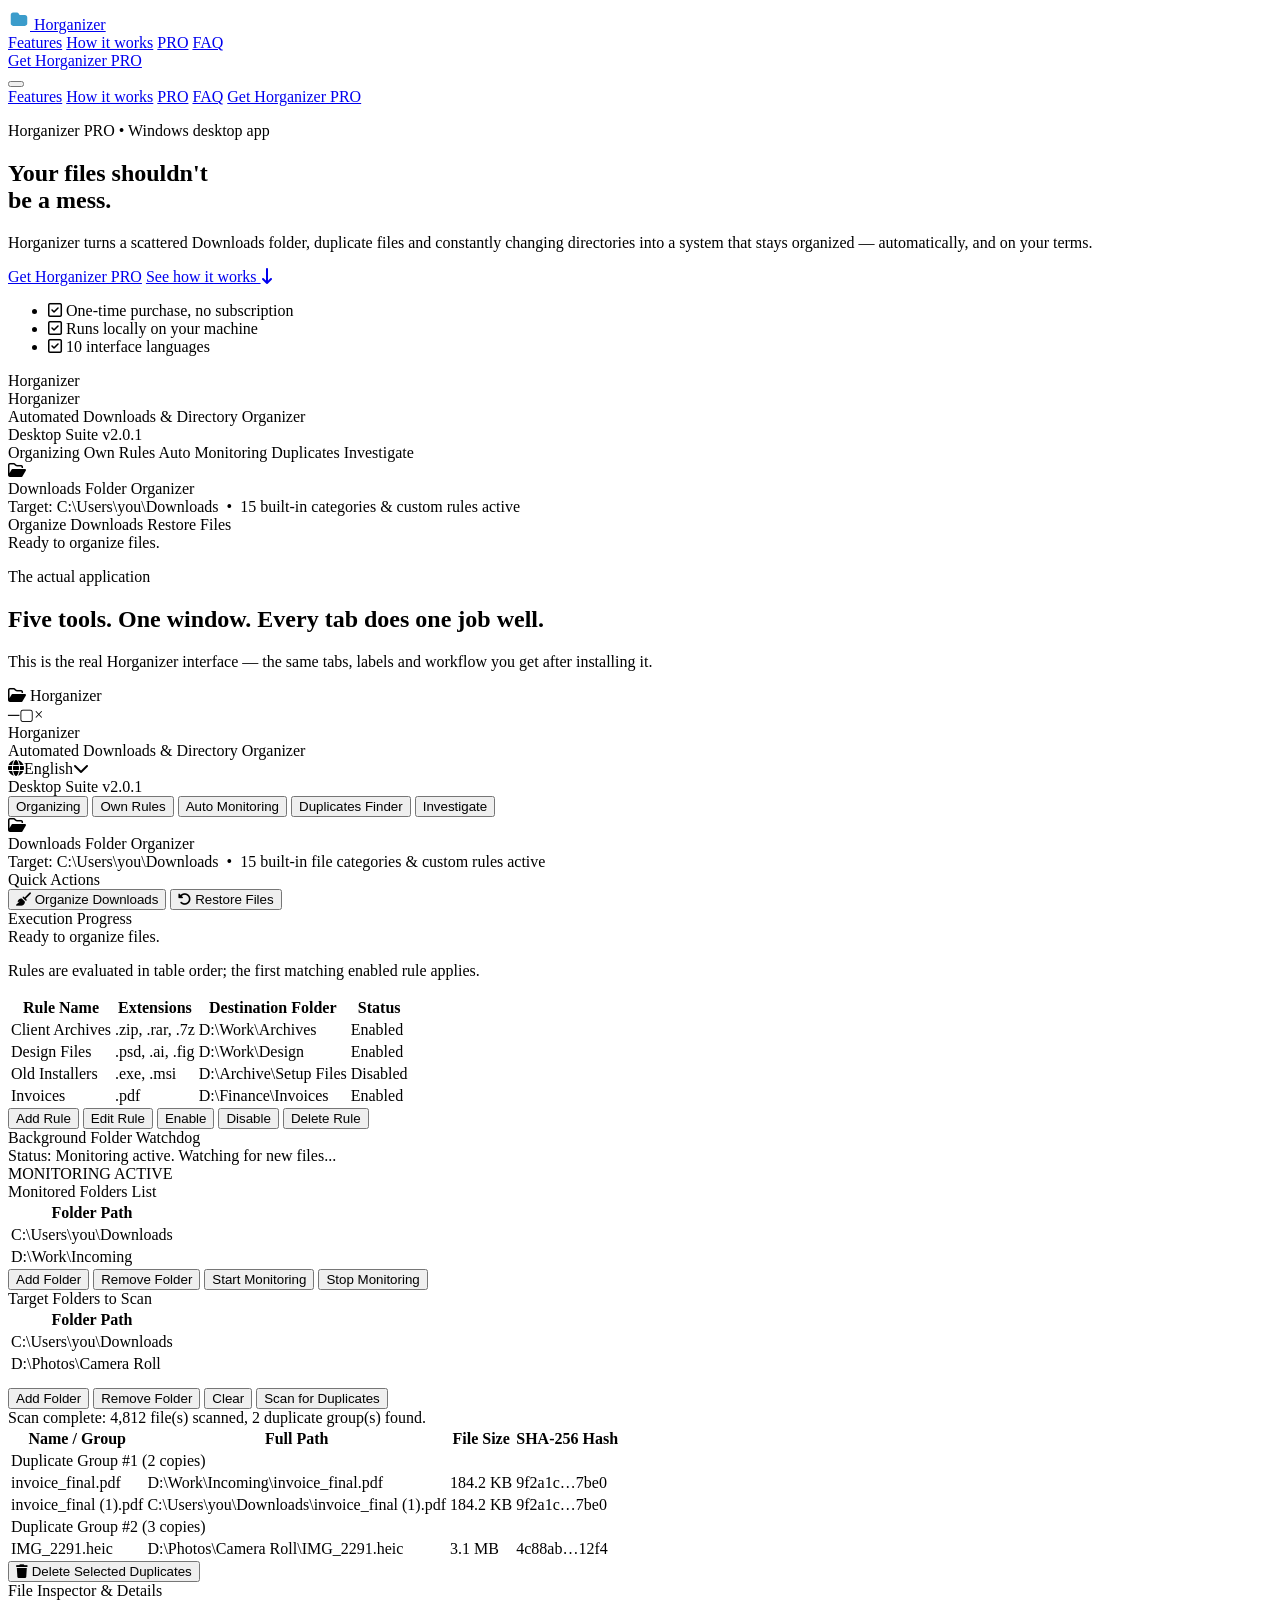
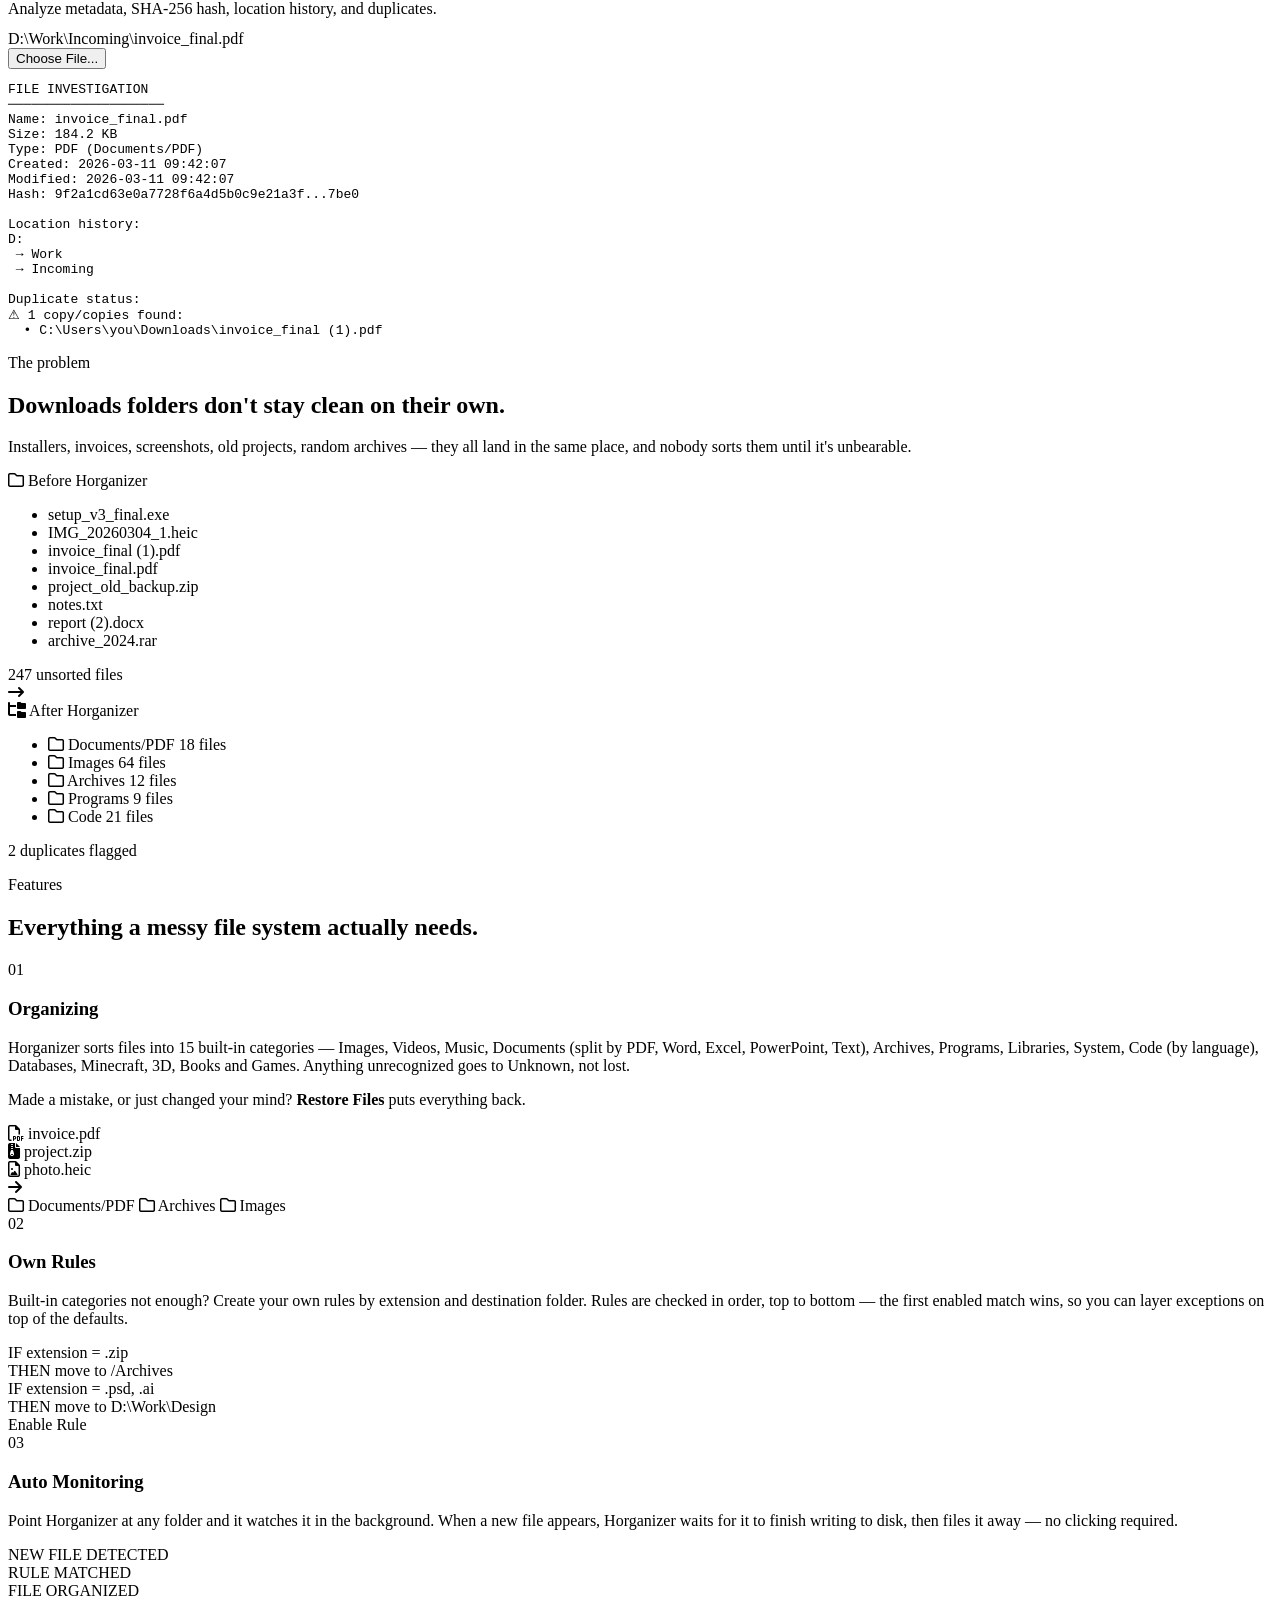
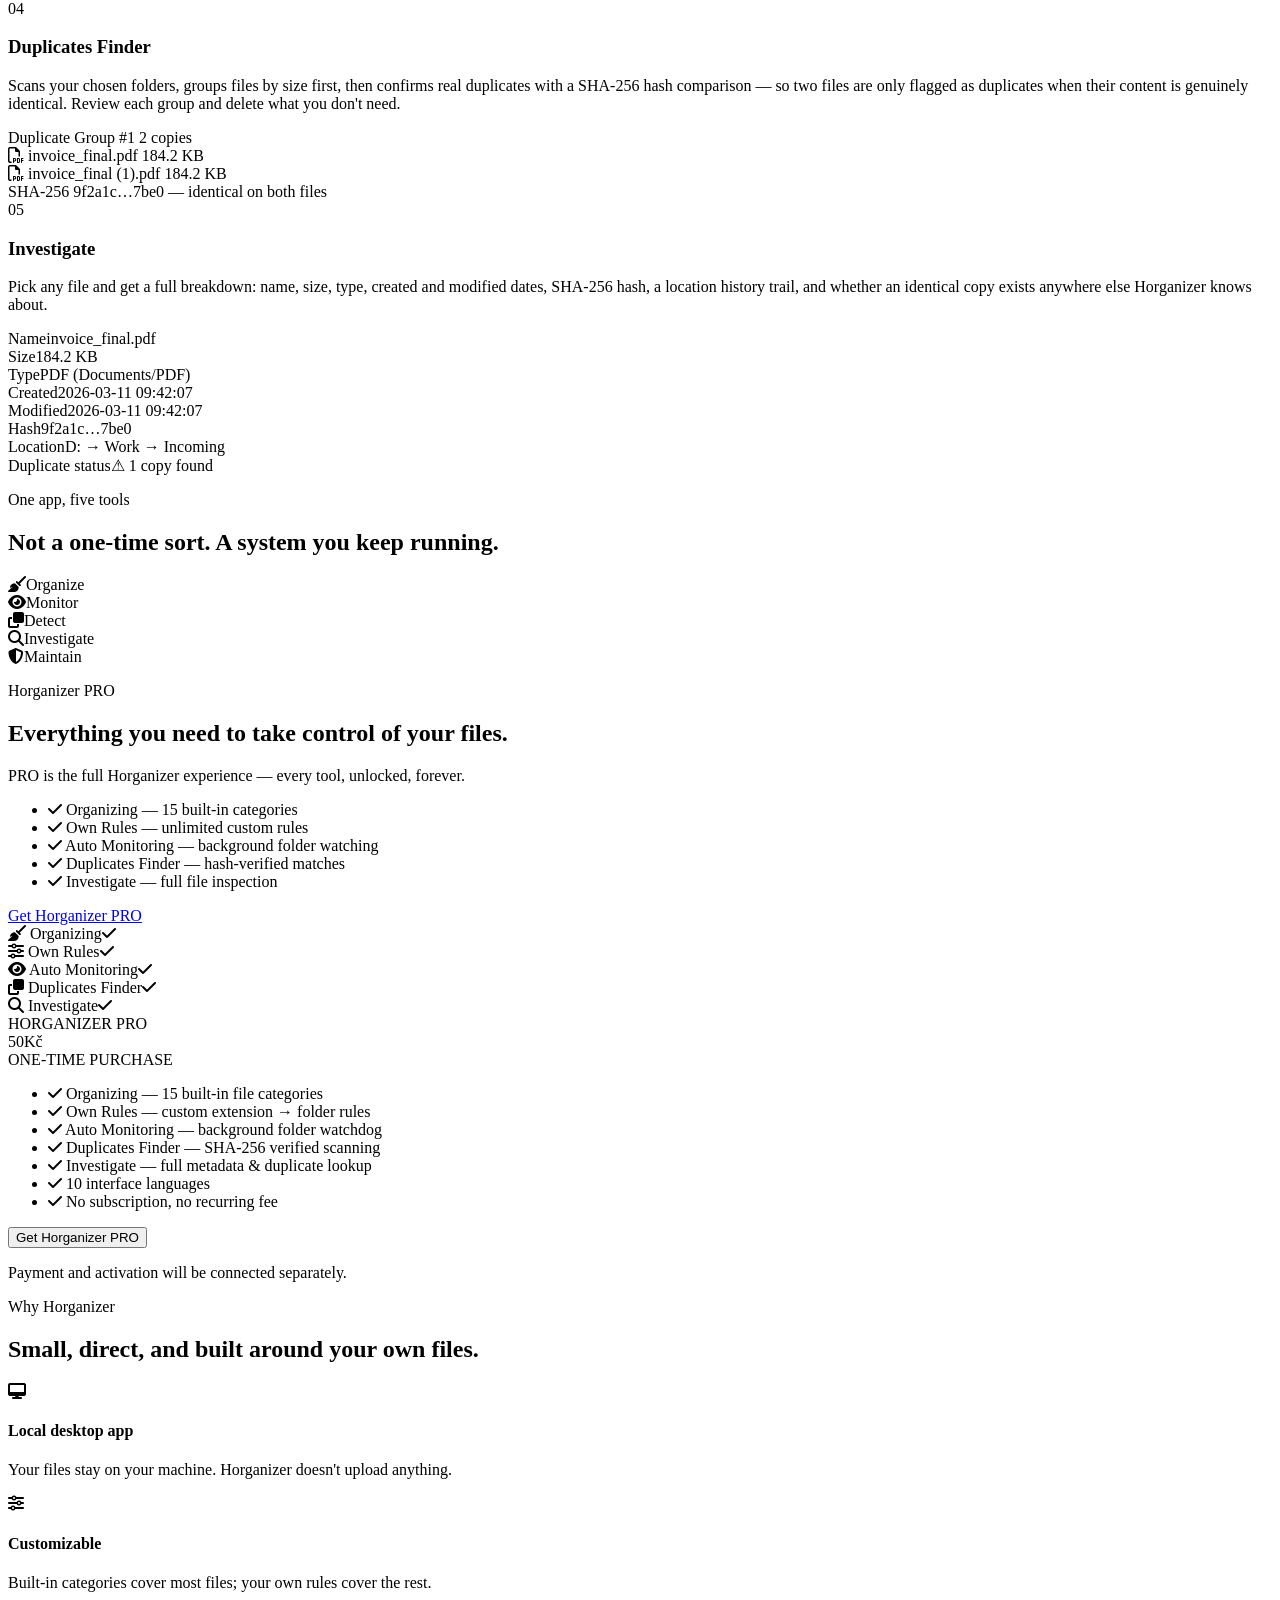
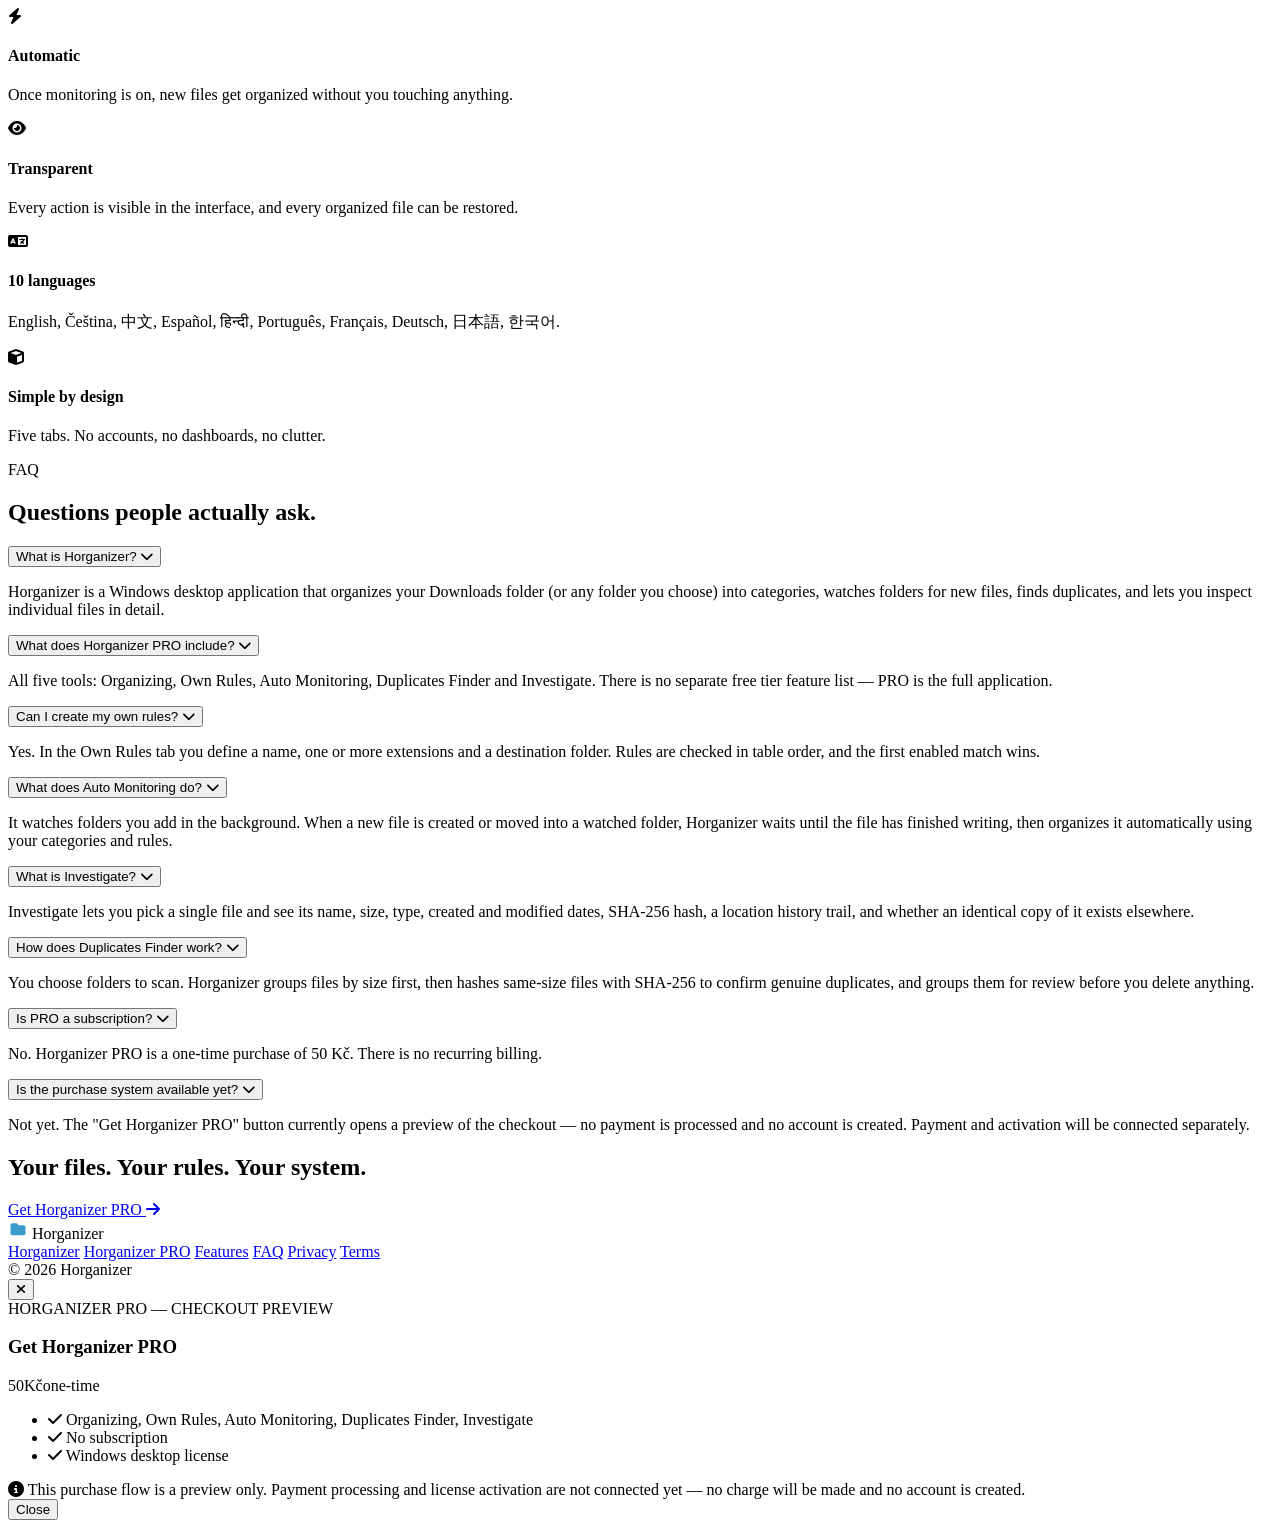
==== index.html @ 9cbbac8b "Add files via upload" ====
<!DOCTYPE html>
<html lang="en">
<head>
<meta charset="UTF-8">
<meta name="viewport" content="width=device-width, initial-scale=1.0">
<title>Horganizer — File organization for people who are done sorting Downloads by hand</title>
<meta name="description" content="Horganizer automatically organizes your files, watches your folders, finds duplicates and lets you investigate any file in detail. Horganizer PRO is a one-time purchase.">
<link rel="icon" href="data:image/svg+xml,<svg xmlns=%22http://www.w3.org/2000/svg%22 viewBox=%220 0 100 100%22><rect width=%22100%22 height=%22100%22 rx=%2222%22 fill=%22%230F141C%22/><path d=%22M25 35h20l8 10h22a5 5 0 0 1 5 5v20a5 5 0 0 1-5 5H25a5 5 0 0 1-5-5V40a5 5 0 0 1 5-5z%22 fill=%22%233B9CCB%22/></svg>">

<link rel="preconnect" href="https://fonts.googleapis.com">
<link rel="preconnect" href="https://fonts.gstatic.com" crossorigin>
<link href="https://fonts.googleapis.com/css2?family=Inter:wght@400;500;600;700;800&family=JetBrains+Mono:wght@400;500;600;700&display=swap" rel="stylesheet">
<link rel="stylesheet" href="https://cdn.jsdelivr.net/npm/@fortawesome/fontawesome-free@6.4.0/css/all.min.css">
<link rel="stylesheet" href="css/style.css">
</head>
<body>

<!-- ============ NAV ============ -->
<header class="site-nav" id="siteNav">
  <div class="nav-inner">
    <a href="#top" class="nav-brand">
      <span class="brand-mark" aria-hidden="true">
        <svg width="22" height="22" viewBox="0 0 24 24" fill="none"><path d="M3 7.5C3 6.12 4.12 5 5.5 5h4.4c.6 0 1.16.28 1.53.75L12.7 7.5H18.5C19.88 7.5 21 8.62 21 10v7c0 1.38-1.12 2.5-2.5 2.5h-13C4.12 19.5 3 18.38 3 17V7.5z" fill="#3B9CCB"/></svg>
      </span>
      <span class="brand-text">Horganizer</span>
    </a>

    <nav class="nav-links" aria-label="Primary">
      <a href="#features">Features</a>
      <a href="#how-it-works">How it works</a>
      <a href="#pro">PRO</a>
      <a href="#faq">FAQ</a>
    </nav>

    <div class="nav-cta">
      <a href="#pricing" class="btn btn-primary btn-small">Get Horganizer PRO</a>
    </div>

    <button class="nav-burger" id="navBurger" aria-label="Open menu" aria-expanded="false">
      <span></span><span></span><span></span>
    </button>
  </div>

  <nav class="nav-mobile" id="navMobile" aria-label="Mobile">
    <a href="#features">Features</a>
    <a href="#how-it-works">How it works</a>
    <a href="#pro">PRO</a>
    <a href="#faq">FAQ</a>
    <a href="#pricing" class="btn btn-primary btn-small">Get Horganizer PRO</a>
  </nav>
</header>

<main id="top">

  <!-- ============ HERO ============ -->
  <section class="hero">
    <div class="hero-grid"></div>
    <div class="container hero-inner">
      <div class="hero-copy">
        <p class="eyebrow"><span class="dot"></span>Horganizer PRO • Windows desktop app</p>
        <h1>Your files shouldn't<br>be a mess.</h1>
        <p class="hero-sub">Horganizer turns a scattered Downloads folder, duplicate files and constantly
          changing directories into a system that stays organized — automatically, and on your terms.</p>
        <div class="hero-actions">
          <a href="#pricing" class="btn btn-primary btn-large">Get Horganizer PRO</a>
          <a href="#how-it-works" class="btn btn-ghost btn-large">See how it works <i class="fa-solid fa-arrow-down-long"></i></a>
        </div>
        <ul class="hero-meta">
          <li><i class="fa-regular fa-square-check"></i> One-time purchase, no subscription</li>
          <li><i class="fa-regular fa-square-check"></i> Runs locally on your machine</li>
          <li><i class="fa-regular fa-square-check"></i> 10 interface languages</li>
        </ul>
      </div>

      <div class="hero-visual" aria-hidden="true">
        <div class="mini-window">
          <div class="mini-titlebar">
            <span class="mini-dot"></span><span class="mini-dot"></span><span class="mini-dot"></span>
            <span class="mini-title">Horganizer</span>
          </div>
          <div class="mini-header">
            <div>
              <div class="mini-h1">Horganizer</div>
              <div class="mini-h2">Automated Downloads &amp; Directory Organizer</div>
            </div>
            <div class="mini-badge"><span class="badge-dot"></span>Desktop Suite v2.0.1</div>
          </div>
          <div class="mini-tabs">
            <span class="mini-tab active">Organizing</span>
            <span class="mini-tab">Own Rules</span>
            <span class="mini-tab">Auto Monitoring</span>
            <span class="mini-tab">Duplicates</span>
            <span class="mini-tab">Investigate</span>
          </div>
          <div class="mini-body">
            <div class="mini-card">
              <div class="mini-icon"><i class="fa-regular fa-folder-open"></i></div>
              <div>
                <div class="mini-card-title">Downloads Folder Organizer</div>
                <div class="mini-card-sub">Target: C:\Users\you\Downloads &nbsp;•&nbsp; 15 built-in categories &amp; custom rules active</div>
              </div>
            </div>
            <div class="mini-actions">
              <span class="mini-btn mini-btn-primary">Organize Downloads</span>
              <span class="mini-btn">Restore Files</span>
            </div>
            <div class="mini-progress"><div class="mini-progress-fill" id="heroProgressFill"></div></div>
            <div class="mini-status" id="heroStatus">Ready to organize files.</div>
          </div>
        </div>
      </div>
    </div>
  </section>

  <!-- ============ REAL APP SHOWCASE ============ -->
  <section class="showcase" id="how-it-works">
    <div class="container">
      <p class="section-eyebrow">The actual application</p>
      <h2 class="section-title">Five tools. One window. Every tab does one job well.</h2>
      <p class="section-sub">This is the real Horganizer interface — the same tabs, labels and workflow you get after installing it.</p>

      <div class="app-window" id="appWindow">
        <div class="app-titlebar">
          <div class="tb-left">
            <span class="tb-icon"><i class="fa-regular fa-folder-open"></i></span>
            <span class="tb-name">Horganizer</span>
          </div>
          <div class="tb-right">
            <span class="tb-ctrl">─</span><span class="tb-ctrl">▢</span><span class="tb-ctrl tb-close">×</span>
          </div>
        </div>

        <div class="app-header">
          <div class="app-header-left">
            <div class="app-title">Horganizer</div>
            <div class="app-subtitle">Automated Downloads &amp; Directory Organizer</div>
          </div>
          <div class="app-header-right">
            <div class="lang-select"><i class="fa-solid fa-globe"></i><span>English</span><i class="fa-solid fa-chevron-down"></i></div>
            <div class="version-badge"><span class="badge-dot"></span>Desktop Suite v2.0.1</div>
          </div>
        </div>

        <div class="app-tabbar" role="tablist" id="appTabbar">
          <button class="app-tab active" data-tab="organizing" role="tab">Organizing</button>
          <button class="app-tab" data-tab="rules" role="tab">Own Rules</button>
          <button class="app-tab" data-tab="monitoring" role="tab">Auto Monitoring</button>
          <button class="app-tab" data-tab="duplicates" role="tab">Duplicates Finder</button>
          <button class="app-tab" data-tab="investigate" role="tab">Investigate</button>
        </div>

        <div class="app-content">

          <!-- ORGANIZING PANEL -->
          <div class="app-panel active" data-panel="organizing">
            <div class="panel-card panel-card-row">
              <div class="panel-icon"><i class="fa-regular fa-folder-open"></i></div>
              <div>
                <div class="panel-card-title">Downloads Folder Organizer</div>
                <div class="panel-card-sub">Target: C:\Users\you\Downloads &nbsp;•&nbsp; 15 built-in file categories &amp; custom rules active</div>
              </div>
            </div>

            <div class="panel-card">
              <div class="panel-label">Quick Actions</div>
              <div class="panel-row-buttons">
                <button class="ui-btn ui-btn-primary" id="demoOrganizeBtn"><i class="fa-solid fa-broom"></i> Organize Downloads</button>
                <button class="ui-btn" id="demoRestoreBtn"><i class="fa-solid fa-rotate-left"></i> Restore Files</button>
              </div>
            </div>

            <div class="panel-card">
              <div class="panel-label">Execution Progress</div>
              <div class="progress-track"><div class="progress-fill" id="demoProgressFill"></div></div>
              <div class="panel-status" id="demoStatus">Ready to organize files.</div>
            </div>
          </div>

          <!-- OWN RULES PANEL -->
          <div class="app-panel" data-panel="rules">
            <p class="panel-sub">Rules are evaluated in table order; the first matching enabled rule applies.</p>
            <div class="panel-card panel-table-card">
              <table class="ui-table">
                <thead>
                  <tr><th>Rule Name</th><th>Extensions</th><th>Destination Folder</th><th>Status</th></tr>
                </thead>
                <tbody>
                  <tr class="row-selected">
                    <td>Client Archives</td><td>.zip, .rar, .7z</td><td>D:\Work\Archives</td>
                    <td><span class="status-pill status-on">Enabled</span></td>
                  </tr>
                  <tr>
                    <td>Design Files</td><td>.psd, .ai, .fig</td><td>D:\Work\Design</td>
                    <td><span class="status-pill status-on">Enabled</span></td>
                  </tr>
                  <tr>
                    <td>Old Installers</td><td>.exe, .msi</td><td>D:\Archive\Setup Files</td>
                    <td><span class="status-pill status-off">Disabled</span></td>
                  </tr>
                  <tr>
                    <td>Invoices</td><td>.pdf</td><td>D:\Finance\Invoices</td>
                    <td><span class="status-pill status-on">Enabled</span></td>
                  </tr>
                </tbody>
              </table>
            </div>
            <div class="panel-row-buttons panel-toolbar">
              <button class="ui-btn ui-btn-primary">Add Rule</button>
              <button class="ui-btn">Edit Rule</button>
              <button class="ui-btn">Enable</button>
              <button class="ui-btn">Disable</button>
              <button class="ui-btn ui-btn-danger" style="margin-left:auto">Delete Rule</button>
            </div>
          </div>

          <!-- AUTO MONITORING PANEL -->
          <div class="app-panel" data-panel="monitoring">
            <div class="panel-card panel-card-row">
              <div>
                <div class="panel-card-title">Background Folder Watchdog</div>
                <div class="panel-status" id="monitorStatusText">Status: Monitoring active. Watching for new files...</div>
              </div>
              <div class="pill pill-active" id="monitorPill" style="margin-left:auto"><span class="pill-dot"></span>MONITORING ACTIVE</div>
            </div>

            <div class="panel-card">
              <div class="panel-label">Monitored Folders List</div>
              <table class="ui-table">
                <thead><tr><th>Folder Path</th></tr></thead>
                <tbody>
                  <tr><td>C:\Users\you\Downloads</td></tr>
                  <tr><td>D:\Work\Incoming</td></tr>
                </tbody>
              </table>
            </div>

            <div class="panel-row-buttons panel-toolbar">
              <button class="ui-btn">Add Folder</button>
              <button class="ui-btn">Remove Folder</button>
              <button class="ui-btn ui-btn-primary" style="margin-left:auto">Start Monitoring</button>
              <button class="ui-btn ui-btn-disabled">Stop Monitoring</button>
            </div>
          </div>

          <!-- DUPLICATES FINDER PANEL -->
          <div class="app-panel" data-panel="duplicates">
            <div class="panel-card">
              <div class="panel-label">Target Folders to Scan</div>
              <table class="ui-table">
                <thead><tr><th>Folder Path</th></tr></thead>
                <tbody>
                  <tr><td>C:\Users\you\Downloads</td></tr>
                  <tr><td>D:\Photos\Camera Roll</td></tr>
                </tbody>
              </table>
              <div class="panel-row-buttons panel-toolbar" style="padding-top:12px">
                <button class="ui-btn">Add Folder</button>
                <button class="ui-btn">Remove Folder</button>
                <button class="ui-btn">Clear</button>
                <button class="ui-btn ui-btn-primary" style="margin-left:auto">Scan for Duplicates</button>
              </div>
            </div>

            <div class="panel-card">
              <div class="progress-track"><div class="progress-fill" style="width:100%"></div></div>
              <div class="panel-status">Scan complete: 4,812 file(s) scanned, 2 duplicate group(s) found.</div>
            </div>

            <div class="panel-card panel-table-card">
              <table class="ui-table dup-table">
                <thead><tr><th>Name / Group</th><th>Full Path</th><th>File Size</th><th>SHA-256 Hash</th></tr></thead>
                <tbody>
                  <tr class="group-row"><td colspan="4">Duplicate Group #1 (2 copies)</td></tr>
                  <tr><td class="indent">invoice_final.pdf</td><td>D:\Work\Incoming\invoice_final.pdf</td><td>184.2 KB</td><td class="mono-cell">9f2a1c…7be0</td></tr>
                  <tr><td class="indent">invoice_final (1).pdf</td><td>C:\Users\you\Downloads\invoice_final (1).pdf</td><td>184.2 KB</td><td class="mono-cell">9f2a1c…7be0</td></tr>
                  <tr class="group-row"><td colspan="4">Duplicate Group #2 (3 copies)</td></tr>
                  <tr><td class="indent">IMG_2291.heic</td><td>D:\Photos\Camera Roll\IMG_2291.heic</td><td>3.1 MB</td><td class="mono-cell">4c88ab…12f4</td></tr>
                </tbody>
              </table>
            </div>
            <div class="panel-row-buttons">
              <button class="ui-btn ui-btn-danger"><i class="fa-solid fa-trash"></i> Delete Selected Duplicates</button>
            </div>
          </div>

          <!-- INVESTIGATE PANEL -->
          <div class="app-panel" data-panel="investigate">
            <div class="panel-card">
              <div class="panel-card-title">File Inspector &amp; Details</div>
              <div class="panel-card-sub">Analyze metadata, SHA-256 hash, location history, and duplicates.</div>
              <div class="panel-row-buttons" style="padding-top:12px">
                <div class="fake-input">D:\Work\Incoming\invoice_final.pdf</div>
                <button class="ui-btn ui-btn-primary">Choose File...</button>
              </div>
            </div>
            <div class="panel-card investigate-report">
<pre>FILE INVESTIGATION
────────────────────
Name: invoice_final.pdf
Size: 184.2 KB
Type: PDF (Documents/PDF)
Created: 2026-03-11 09:42:07
Modified: 2026-03-11 09:42:07
Hash: 9f2a1cd63e0a7728f6a4d5b0c9e21a3f...7be0

Location history:
D:
 → Work
 → Incoming

Duplicate status:
⚠ 1 copy/copies found:
  • C:\Users\you\Downloads\invoice_final (1).pdf</pre>
            </div>
          </div>

        </div>
      </div>
    </div>
  </section>

  <!-- ============ THE PROBLEM ============ -->
  <section class="problem">
    <div class="container">
      <p class="section-eyebrow">The problem</p>
      <h2 class="section-title">Downloads folders don't stay clean on their own.</h2>
      <p class="section-sub">Installers, invoices, screenshots, old projects, random archives — they all land
        in the same place, and nobody sorts them until it's unbearable.</p>

      <div class="ba-grid">
        <div class="ba-card ba-before">
          <div class="ba-head"><i class="fa-regular fa-folder"></i> Before Horganizer</div>
          <ul class="ba-list">
            <li>setup_v3_final.exe</li>
            <li>IMG_20260304_1.heic</li>
            <li>invoice_final (1).pdf</li>
            <li>invoice_final.pdf</li>
            <li>project_old_backup.zip</li>
            <li>notes.txt</li>
            <li>report (2).docx</li>
            <li>archive_2024.rar</li>
          </ul>
          <div class="ba-tag ba-tag-bad">247 unsorted files</div>
        </div>

        <div class="ba-arrow"><i class="fa-solid fa-arrow-right-long"></i></div>

        <div class="ba-card ba-after">
          <div class="ba-head"><i class="fa-solid fa-folder-tree"></i> After Horganizer</div>
          <ul class="ba-list ba-list-tree">
            <li><i class="fa-regular fa-folder"></i> Documents/PDF <span>18 files</span></li>
            <li><i class="fa-regular fa-folder"></i> Images <span>64 files</span></li>
            <li><i class="fa-regular fa-folder"></i> Archives <span>12 files</span></li>
            <li><i class="fa-regular fa-folder"></i> Programs <span>9 files</span></li>
            <li><i class="fa-regular fa-folder"></i> Code <span>21 files</span></li>
          </ul>
          <div class="ba-tag ba-tag-good">2 duplicates flagged</div>
        </div>
      </div>
    </div>
  </section>

  <!-- ============ FEATURES ============ -->
  <section class="features" id="features">
    <div class="container">
      <p class="section-eyebrow">Features</p>
      <h2 class="section-title">Everything a messy file system actually needs.</h2>

      <!-- Feature 1: Organizing -->
      <div class="feature-row">
        <div class="feature-copy">
          <span class="feature-num">01</span>
          <h3>Organizing</h3>
          <p>Horganizer sorts files into 15 built-in categories — Images, Videos, Music, Documents
            (split by PDF, Word, Excel, PowerPoint, Text), Archives, Programs, Libraries, System,
            Code (by language), Databases, Minecraft, 3D, Books and Games. Anything unrecognized goes to Unknown,
            not lost.</p>
          <p class="feature-note">Made a mistake, or just changed your mind? <strong>Restore Files</strong> puts everything back.</p>
        </div>
        <div class="feature-visual">
          <div class="category-flow">
            <div class="flow-file"><i class="fa-regular fa-file-pdf"></i> invoice.pdf</div>
            <div class="flow-file"><i class="fa-solid fa-file-zipper"></i> project.zip</div>
            <div class="flow-file"><i class="fa-regular fa-file-image"></i> photo.heic</div>
            <div class="flow-arrow"><i class="fa-solid fa-arrow-right"></i></div>
            <div class="flow-folders">
              <span class="chip"><i class="fa-regular fa-folder"></i> Documents/PDF</span>
              <span class="chip"><i class="fa-regular fa-folder"></i> Archives</span>
              <span class="chip"><i class="fa-regular fa-folder"></i> Images</span>
            </div>
          </div>
        </div>
      </div>

      <!-- Feature 2: Own Rules -->
      <div class="feature-row feature-row-reverse">
        <div class="feature-copy">
          <span class="feature-num">02</span>
          <h3>Own Rules</h3>
          <p>Built-in categories not enough? Create your own rules by extension and destination folder.
            Rules are checked in order, top to bottom — the first enabled match wins, so you can layer
            exceptions on top of the defaults.</p>
        </div>
        <div class="feature-visual">
          <div class="rule-builder">
            <div class="rule-line"><span class="kw">IF</span> extension <span class="op">=</span> <span class="val">.zip</span></div>
            <div class="rule-line"><span class="kw">THEN</span> move to <span class="dest">/Archives</span></div>
            <div class="rule-divider"></div>
            <div class="rule-line"><span class="kw">IF</span> extension <span class="op">=</span> <span class="val">.psd, .ai</span></div>
            <div class="rule-line"><span class="kw">THEN</span> move to <span class="dest">D:\Work\Design</span></div>
            <div class="rule-toggle"><span>Enable Rule</span><span class="toggle on"></span></div>
          </div>
        </div>
      </div>

      <!-- Feature 3: Auto Monitoring -->
      <div class="feature-row">
        <div class="feature-copy">
          <span class="feature-num">03</span>
          <h3>Auto Monitoring</h3>
          <p>Point Horganizer at any folder and it watches it in the background. When a new file
            appears, Horganizer waits for it to finish writing to disk, then files it away — no clicking required.</p>
        </div>
        <div class="feature-visual">
          <div class="monitor-timeline" id="monitorTimeline">
            <div class="tl-step" data-step="1"><span class="tl-dot"></span>NEW FILE DETECTED</div>
            <div class="tl-connector"></div>
            <div class="tl-step" data-step="2"><span class="tl-dot"></span>RULE MATCHED</div>
            <div class="tl-connector"></div>
            <div class="tl-step" data-step="3"><span class="tl-dot"></span>FILE ORGANIZED</div>
          </div>
        </div>
      </div>

      <!-- Feature 4: Duplicates Finder -->
      <div class="feature-row feature-row-reverse">
        <div class="feature-copy">
          <span class="feature-num">04</span>
          <h3>Duplicates Finder</h3>
          <p>Scans your chosen folders, groups files by size first, then confirms real duplicates with
            a SHA-256 hash comparison — so two files are only flagged as duplicates when their content is
            genuinely identical. Review each group and delete what you don't need.</p>
        </div>
        <div class="feature-visual">
          <div class="dup-card">
            <div class="dup-card-head">Duplicate Group #1 <span>2 copies</span></div>
            <div class="dup-card-row"><i class="fa-regular fa-file-pdf"></i> invoice_final.pdf <span class="mono-cell">184.2 KB</span></div>
            <div class="dup-card-row"><i class="fa-regular fa-file-pdf"></i> invoice_final (1).pdf <span class="mono-cell">184.2 KB</span></div>
            <div class="dup-card-hash">SHA-256 <span>9f2a1c…7be0</span> — identical on both files</div>
          </div>
        </div>
      </div>

      <!-- Feature 5: Investigate -->
      <div class="feature-row">
        <div class="feature-copy">
          <span class="feature-num">05</span>
          <h3>Investigate</h3>
          <p>Pick any file and get a full breakdown: name, size, type, created and modified dates,
            SHA-256 hash, a location history trail, and whether an identical copy exists anywhere else
            Horganizer knows about.</p>
        </div>
        <div class="feature-visual">
          <div class="inspect-card">
            <div class="inspect-row"><span>Name</span><span>invoice_final.pdf</span></div>
            <div class="inspect-row"><span>Size</span><span>184.2 KB</span></div>
            <div class="inspect-row"><span>Type</span><span>PDF (Documents/PDF)</span></div>
            <div class="inspect-row"><span>Created</span><span>2026-03-11 09:42:07</span></div>
            <div class="inspect-row"><span>Modified</span><span>2026-03-11 09:42:07</span></div>
            <div class="inspect-row"><span>Hash</span><span class="mono-cell">9f2a1c…7be0</span></div>
            <div class="inspect-row"><span>Location</span><span>D: → Work → Incoming</span></div>
            <div class="inspect-row"><span>Duplicate status</span><span class="warn-text">⚠ 1 copy found</span></div>
          </div>
        </div>
      </div>

    </div>
  </section>

  <!-- ============ ONE APP, FIVE TOOLS ============ -->
  <section class="pipeline">
    <div class="container">
      <p class="section-eyebrow">One app, five tools</p>
      <h2 class="section-title">Not a one-time sort. A system you keep running.</h2>
      <div class="pipeline-flow">
        <div class="pipe-step"><i class="fa-solid fa-broom"></i><span>Organize</span></div>
        <div class="pipe-line"></div>
        <div class="pipe-step"><i class="fa-solid fa-eye"></i><span>Monitor</span></div>
        <div class="pipe-line"></div>
        <div class="pipe-step"><i class="fa-solid fa-clone"></i><span>Detect</span></div>
        <div class="pipe-line"></div>
        <div class="pipe-step"><i class="fa-solid fa-magnifying-glass"></i><span>Investigate</span></div>
        <div class="pipe-line"></div>
        <div class="pipe-step"><i class="fa-solid fa-shield-halved"></i><span>Maintain</span></div>
      </div>
    </div>
  </section>

  <!-- ============ PRO ============ -->
  <section class="pro" id="pro">
    <div class="container pro-inner">
      <div class="pro-copy">
        <p class="section-eyebrow">Horganizer PRO</p>
        <h2 class="section-title">Everything you need to take control of your files.</h2>
        <p class="section-sub">PRO is the full Horganizer experience — every tool, unlocked, forever.</p>
        <ul class="pro-checklist">
          <li><i class="fa-solid fa-check"></i> Organizing — 15 built-in categories</li>
          <li><i class="fa-solid fa-check"></i> Own Rules — unlimited custom rules</li>
          <li><i class="fa-solid fa-check"></i> Auto Monitoring — background folder watching</li>
          <li><i class="fa-solid fa-check"></i> Duplicates Finder — hash-verified matches</li>
          <li><i class="fa-solid fa-check"></i> Investigate — full file inspection</li>
        </ul>
        <a href="#pricing" class="btn btn-primary btn-large">Get Horganizer PRO</a>
      </div>
      <div class="pro-visual" aria-hidden="true">
        <div class="pro-window">
          <div class="pro-window-row"><i class="fa-solid fa-broom"></i> Organizing<span class="check-ok"><i class="fa-solid fa-check"></i></span></div>
          <div class="pro-window-row"><i class="fa-solid fa-sliders"></i> Own Rules<span class="check-ok"><i class="fa-solid fa-check"></i></span></div>
          <div class="pro-window-row"><i class="fa-solid fa-eye"></i> Auto Monitoring<span class="check-ok"><i class="fa-solid fa-check"></i></span></div>
          <div class="pro-window-row"><i class="fa-solid fa-clone"></i> Duplicates Finder<span class="check-ok"><i class="fa-solid fa-check"></i></span></div>
          <div class="pro-window-row"><i class="fa-solid fa-magnifying-glass"></i> Investigate<span class="check-ok"><i class="fa-solid fa-check"></i></span></div>
        </div>
      </div>
    </div>
  </section>

  <!-- ============ PRICING ============ -->
  <section class="pricing" id="pricing">
    <div class="container">
      <div class="pricing-card">
        <div class="pricing-head">
          <span class="pricing-kicker">HORGANIZER PRO</span>
          <div class="pricing-amount"><span class="amount">50</span><span class="currency">Kč</span></div>
          <span class="pricing-type">ONE-TIME PURCHASE</span>
        </div>
        <ul class="pricing-list">
          <li><i class="fa-solid fa-check"></i> Organizing — 15 built-in file categories</li>
          <li><i class="fa-solid fa-check"></i> Own Rules — custom extension → folder rules</li>
          <li><i class="fa-solid fa-check"></i> Auto Monitoring — background folder watchdog</li>
          <li><i class="fa-solid fa-check"></i> Duplicates Finder — SHA-256 verified scanning</li>
          <li><i class="fa-solid fa-check"></i> Investigate — full metadata &amp; duplicate lookup</li>
          <li><i class="fa-solid fa-check"></i> 10 interface languages</li>
          <li><i class="fa-solid fa-check"></i> No subscription, no recurring fee</li>
        </ul>
        <button class="btn btn-primary btn-large btn-full" id="openPurchaseModal">Get Horganizer PRO</button>
        <p class="pricing-note">Payment and activation will be connected separately.</p>
      </div>
    </div>
  </section>

  <!-- ============ WHY HORGANIZER ============ -->
  <section class="why">
    <div class="container">
      <p class="section-eyebrow">Why Horganizer</p>
      <h2 class="section-title">Small, direct, and built around your own files.</h2>
      <div class="why-grid">
        <div class="why-card"><i class="fa-solid fa-desktop"></i><h4>Local desktop app</h4><p>Your files stay on your machine. Horganizer doesn't upload anything.</p></div>
        <div class="why-card"><i class="fa-solid fa-sliders"></i><h4>Customizable</h4><p>Built-in categories cover most files; your own rules cover the rest.</p></div>
        <div class="why-card"><i class="fa-solid fa-bolt"></i><h4>Automatic</h4><p>Once monitoring is on, new files get organized without you touching anything.</p></div>
        <div class="why-card"><i class="fa-solid fa-eye"></i><h4>Transparent</h4><p>Every action is visible in the interface, and every organized file can be restored.</p></div>
        <div class="why-card"><i class="fa-solid fa-language"></i><h4>10 languages</h4><p>English, Čeština, 中文, Español, हिन्दी, Português, Français, Deutsch, 日本語, 한국어.</p></div>
        <div class="why-card"><i class="fa-solid fa-cube"></i><h4>Simple by design</h4><p>Five tabs. No accounts, no dashboards, no clutter.</p></div>
      </div>
    </div>
  </section>

  <!-- ============ FAQ ============ -->
  <section class="faq" id="faq">
    <div class="container">
      <p class="section-eyebrow">FAQ</p>
      <h2 class="section-title">Questions people actually ask.</h2>

      <div class="faq-list" id="faqList">
        <div class="faq-item">
          <button class="faq-q">What is Horganizer? <i class="fa-solid fa-chevron-down"></i></button>
          <div class="faq-a"><p>Horganizer is a Windows desktop application that organizes your Downloads folder
            (or any folder you choose) into categories, watches folders for new files, finds duplicates, and
            lets you inspect individual files in detail.</p></div>
        </div>
        <div class="faq-item">
          <button class="faq-q">What does Horganizer PRO include? <i class="fa-solid fa-chevron-down"></i></button>
          <div class="faq-a"><p>All five tools: Organizing, Own Rules, Auto Monitoring, Duplicates Finder and
            Investigate. There is no separate free tier feature list — PRO is the full application.</p></div>
        </div>
        <div class="faq-item">
          <button class="faq-q">Can I create my own rules? <i class="fa-solid fa-chevron-down"></i></button>
          <div class="faq-a"><p>Yes. In the Own Rules tab you define a name, one or more extensions and a
            destination folder. Rules are checked in table order, and the first enabled match wins.</p></div>
        </div>
        <div class="faq-item">
          <button class="faq-q">What does Auto Monitoring do? <i class="fa-solid fa-chevron-down"></i></button>
          <div class="faq-a"><p>It watches folders you add in the background. When a new file is created or
            moved into a watched folder, Horganizer waits until the file has finished writing, then organizes
            it automatically using your categories and rules.</p></div>
        </div>
        <div class="faq-item">
          <button class="faq-q">What is Investigate? <i class="fa-solid fa-chevron-down"></i></button>
          <div class="faq-a"><p>Investigate lets you pick a single file and see its name, size, type, created
            and modified dates, SHA-256 hash, a location history trail, and whether an identical copy of it
            exists elsewhere.</p></div>
        </div>
        <div class="faq-item">
          <button class="faq-q">How does Duplicates Finder work? <i class="fa-solid fa-chevron-down"></i></button>
          <div class="faq-a"><p>You choose folders to scan. Horganizer groups files by size first, then hashes
            same-size files with SHA-256 to confirm genuine duplicates, and groups them for review before you
            delete anything.</p></div>
        </div>
        <div class="faq-item">
          <button class="faq-q">Is PRO a subscription? <i class="fa-solid fa-chevron-down"></i></button>
          <div class="faq-a"><p>No. Horganizer PRO is a one-time purchase of 50 Kč. There is no recurring
            billing.</p></div>
        </div>
        <div class="faq-item">
          <button class="faq-q">Is the purchase system available yet? <i class="fa-solid fa-chevron-down"></i></button>
          <div class="faq-a"><p>Not yet. The "Get Horganizer PRO" button currently opens a preview of the
            checkout — no payment is processed and no account is created. Payment and activation will be
            connected separately.</p></div>
        </div>
      </div>
    </div>
  </section>

  <!-- ============ FINAL CTA ============ -->
  <section class="final-cta">
    <div class="container">
      <h2>Your files. Your rules. Your system.</h2>
      <a href="#pricing" class="btn btn-primary btn-large">Get Horganizer PRO <i class="fa-solid fa-arrow-right"></i></a>
    </div>
  </section>

</main>

<!-- ============ FOOTER ============ -->
<footer class="site-footer">
  <div class="container footer-inner">
    <div class="footer-brand">
      <span class="brand-mark" aria-hidden="true">
        <svg width="20" height="20" viewBox="0 0 24 24" fill="none"><path d="M3 7.5C3 6.12 4.12 5 5.5 5h4.4c.6 0 1.16.28 1.53.75L12.7 7.5H18.5C19.88 7.5 21 8.62 21 10v7c0 1.38-1.12 2.5-2.5 2.5h-13C4.12 19.5 3 18.38 3 17V7.5z" fill="#3B9CCB"/></svg>
      </span>
      <span>Horganizer</span>
    </div>
    <nav class="footer-links">
      <a href="#top">Horganizer</a>
      <a href="#pro">Horganizer PRO</a>
      <a href="#features">Features</a>
      <a href="#faq">FAQ</a>
      <a href="privacy.html">Privacy</a>
      <a href="terms.html">Terms</a>
    </nav>
    <div class="footer-copy">© 2026 Horganizer</div>
  </div>
</footer>

<!-- ============ PURCHASE MODAL ============ -->
<div class="modal-overlay" id="modalOverlay">
  <div class="modal-card" role="dialog" aria-modal="true" aria-labelledby="modalTitle">
    <button class="modal-close" id="modalClose" aria-label="Close"><i class="fa-solid fa-xmark"></i></button>
    <div class="modal-kicker">HORGANIZER PRO — CHECKOUT PREVIEW</div>
    <h3 id="modalTitle">Get Horganizer PRO</h3>
    <div class="modal-price"><span class="amount">50</span><span class="currency">Kč</span><span class="modal-price-type">one-time</span></div>
    <ul class="modal-list">
      <li><i class="fa-solid fa-check"></i> Organizing, Own Rules, Auto Monitoring, Duplicates Finder, Investigate</li>
      <li><i class="fa-solid fa-check"></i> No subscription</li>
      <li><i class="fa-solid fa-check"></i> Windows desktop license</li>
    </ul>
    <div class="modal-notice">
      <i class="fa-solid fa-circle-info"></i>
      <span>This purchase flow is a preview only. Payment processing and license activation are not
        connected yet — no charge will be made and no account is created.</span>
    </div>
    <button class="btn btn-ghost btn-full" id="modalCloseBtn">Close</button>
  </div>
</div>

<script src="js/main.js"></script>
</body>
</html>
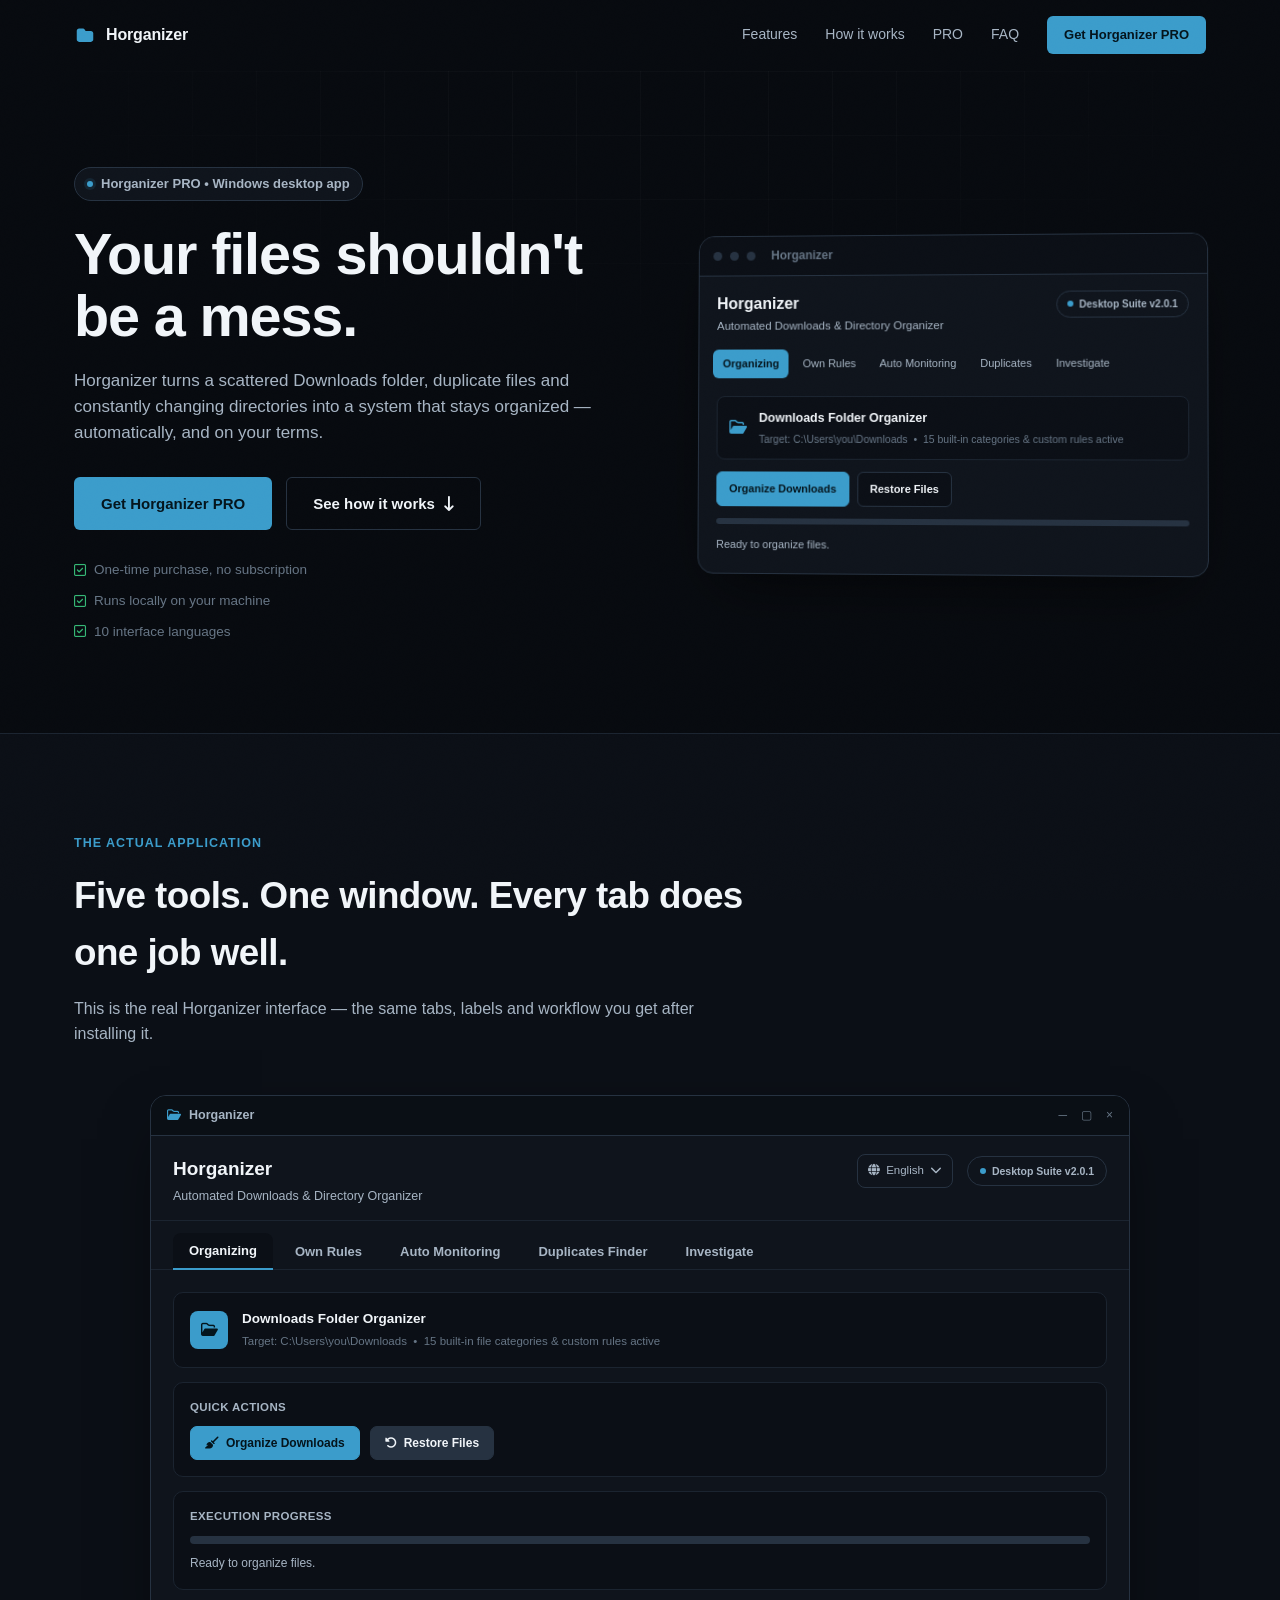
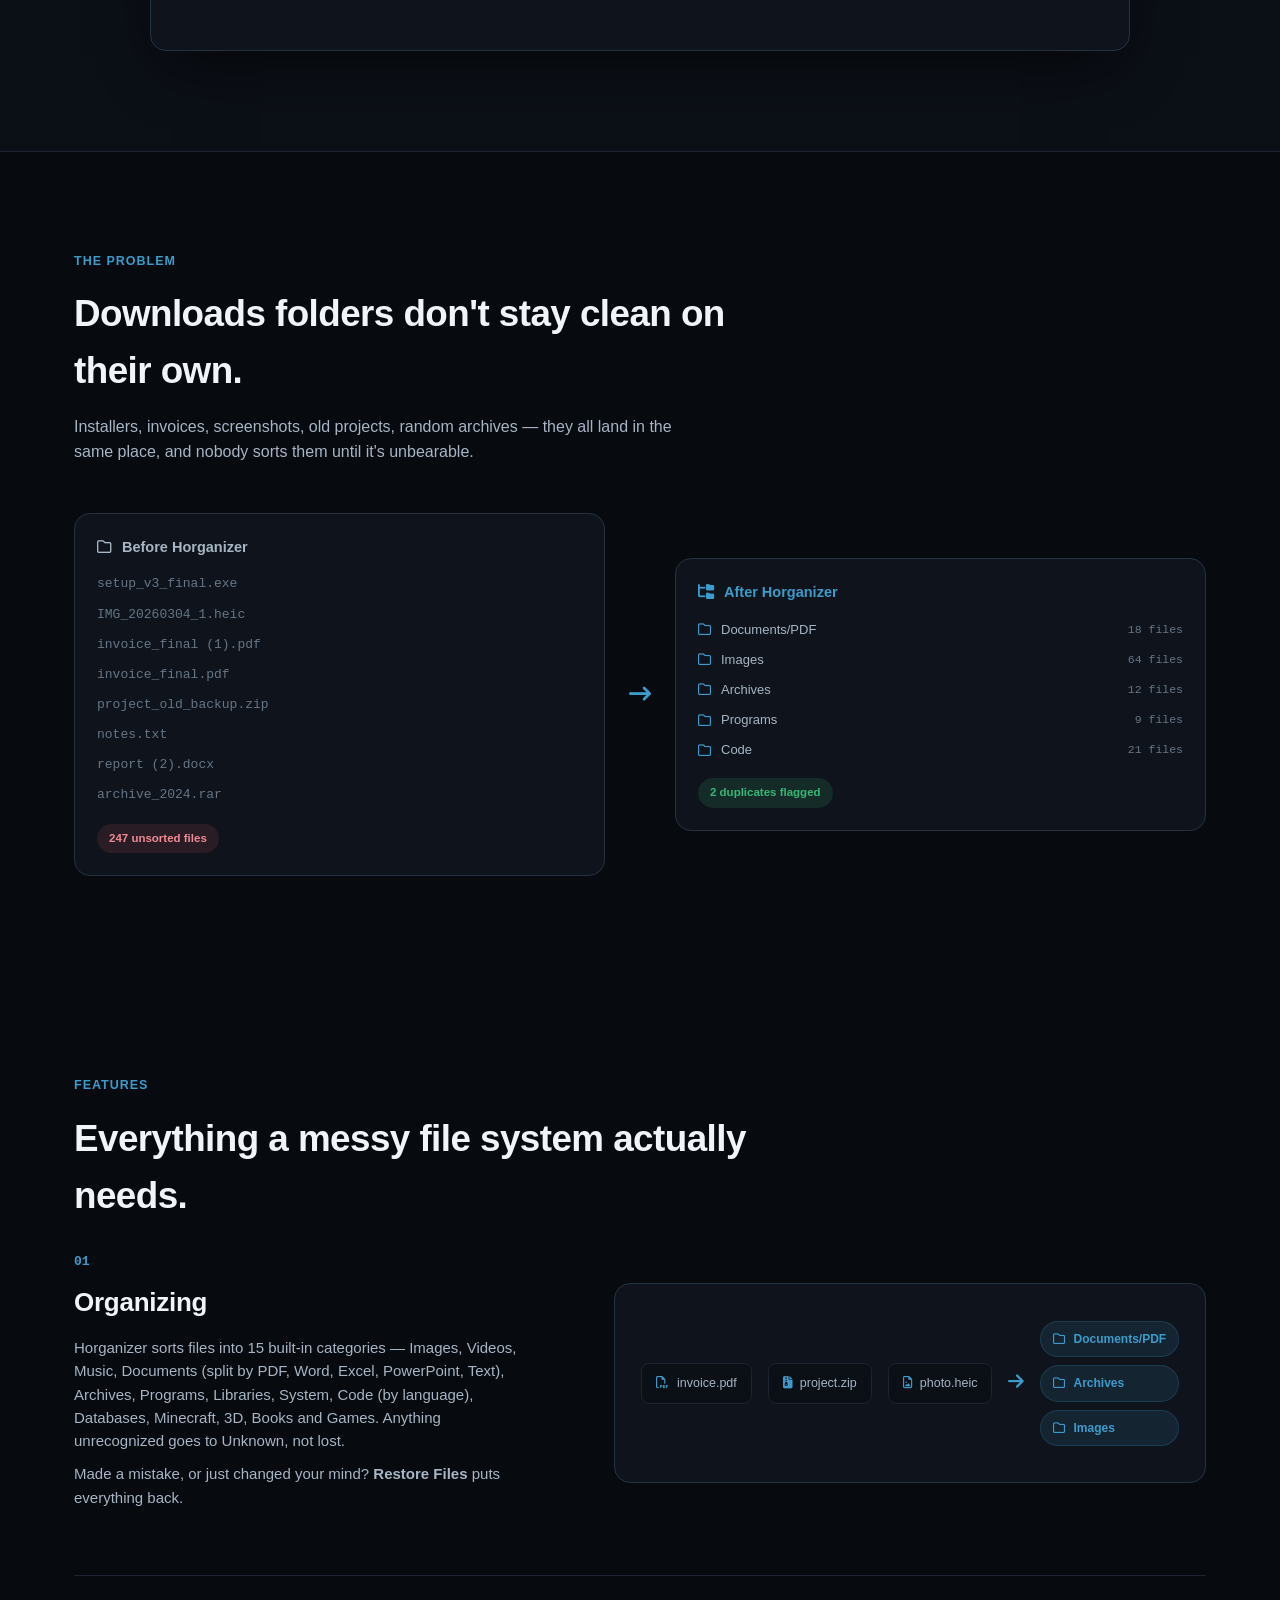
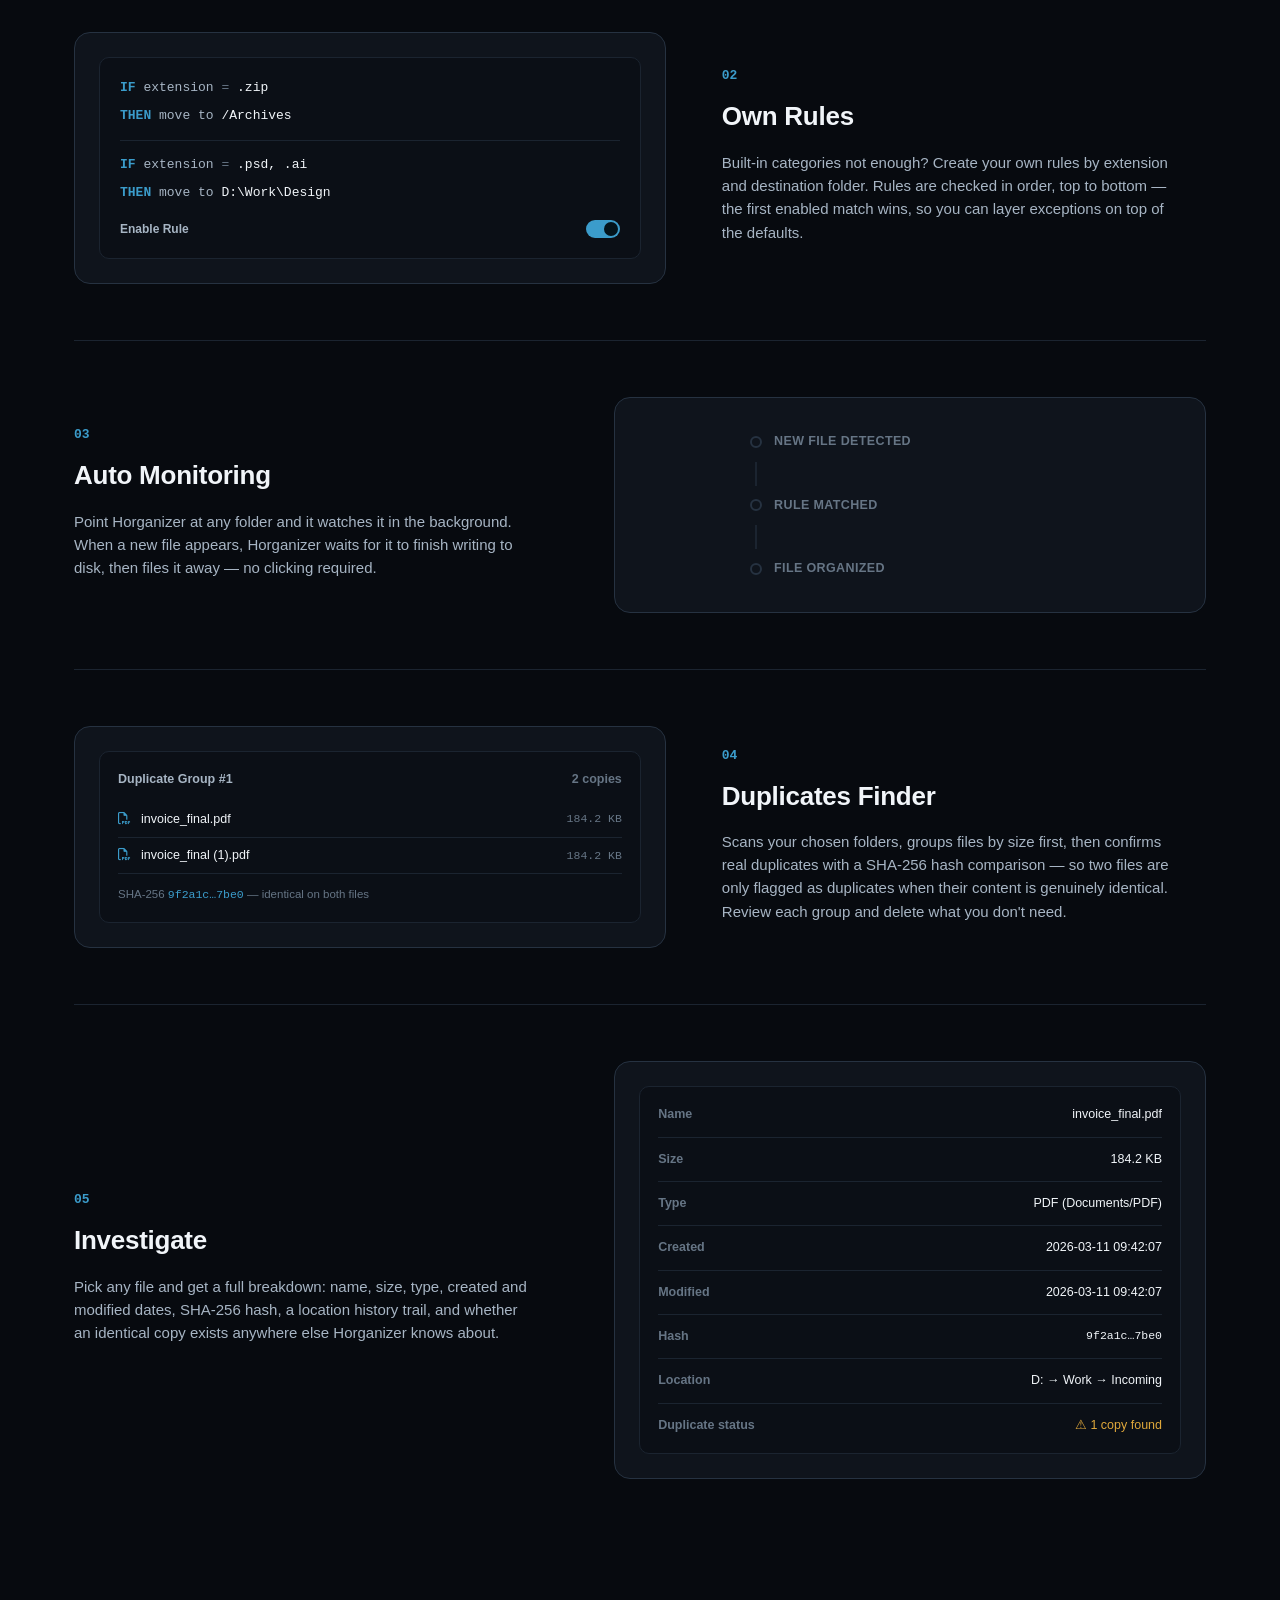
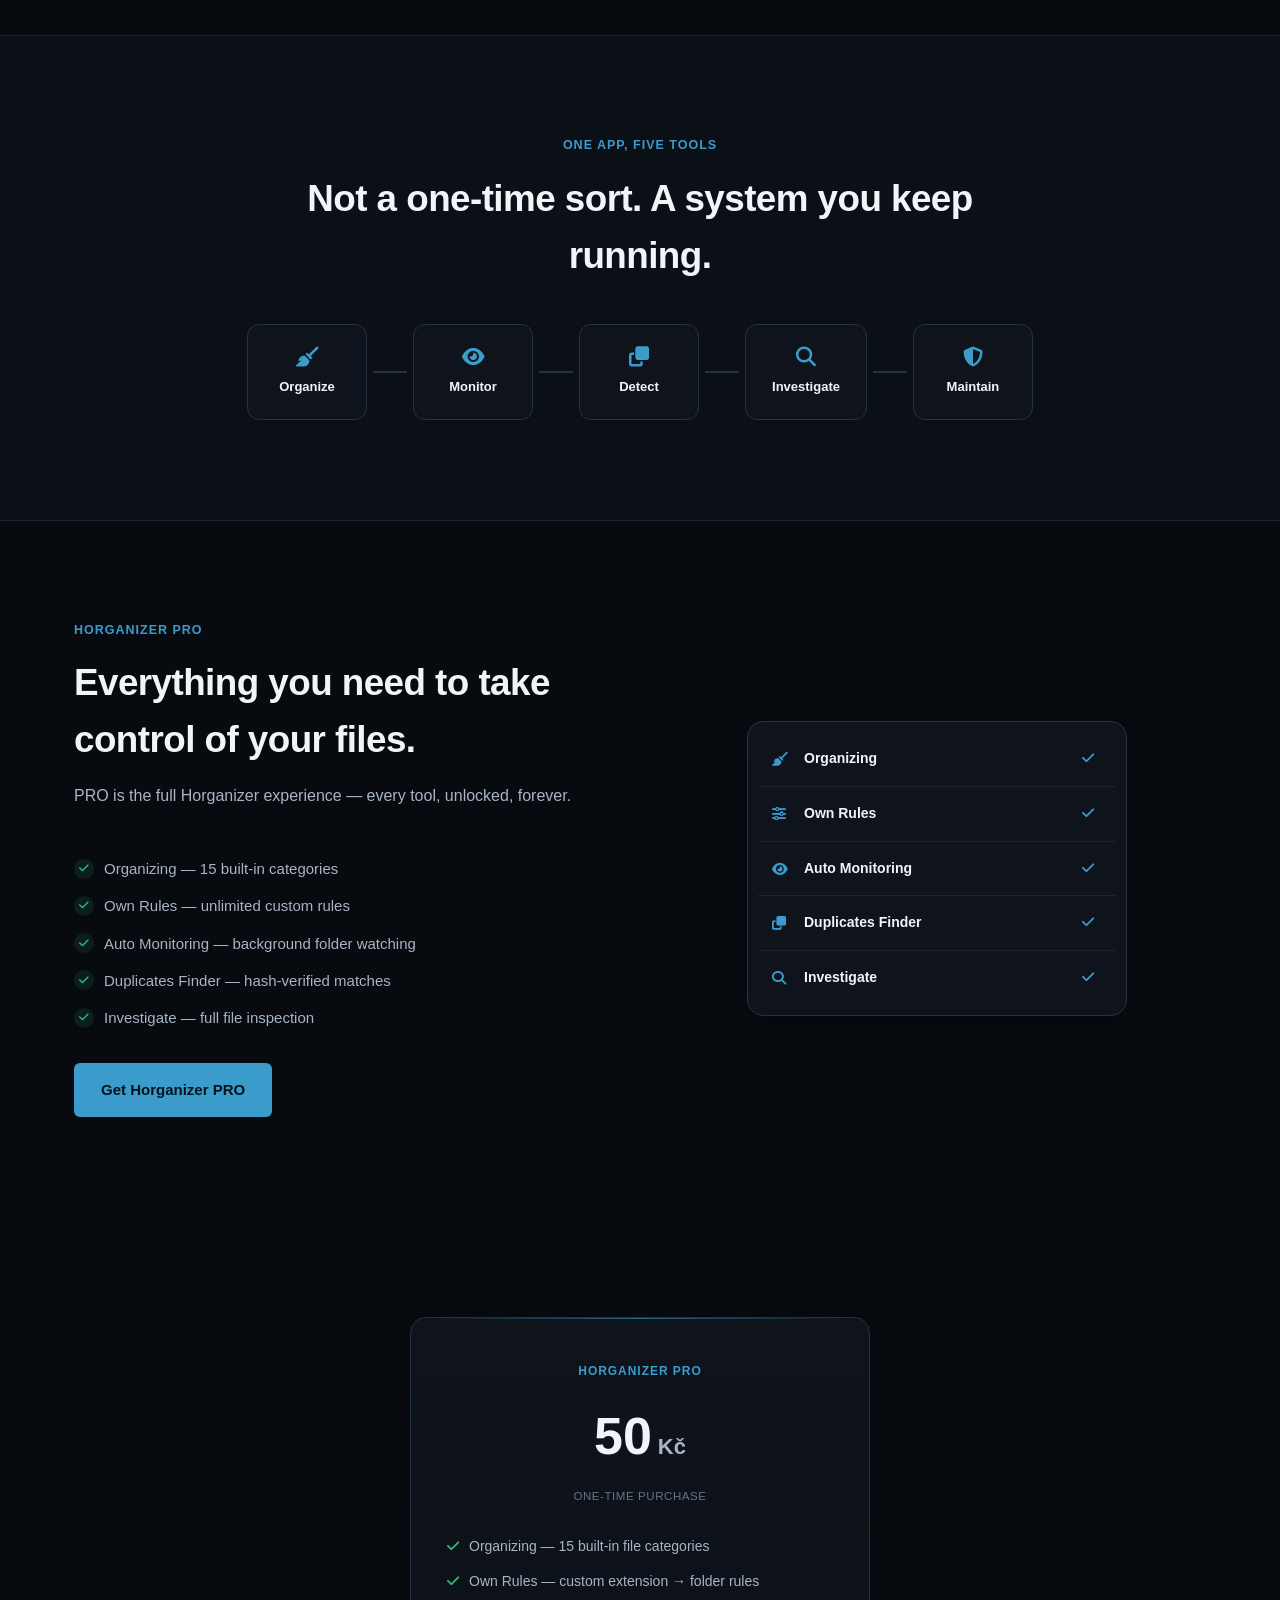
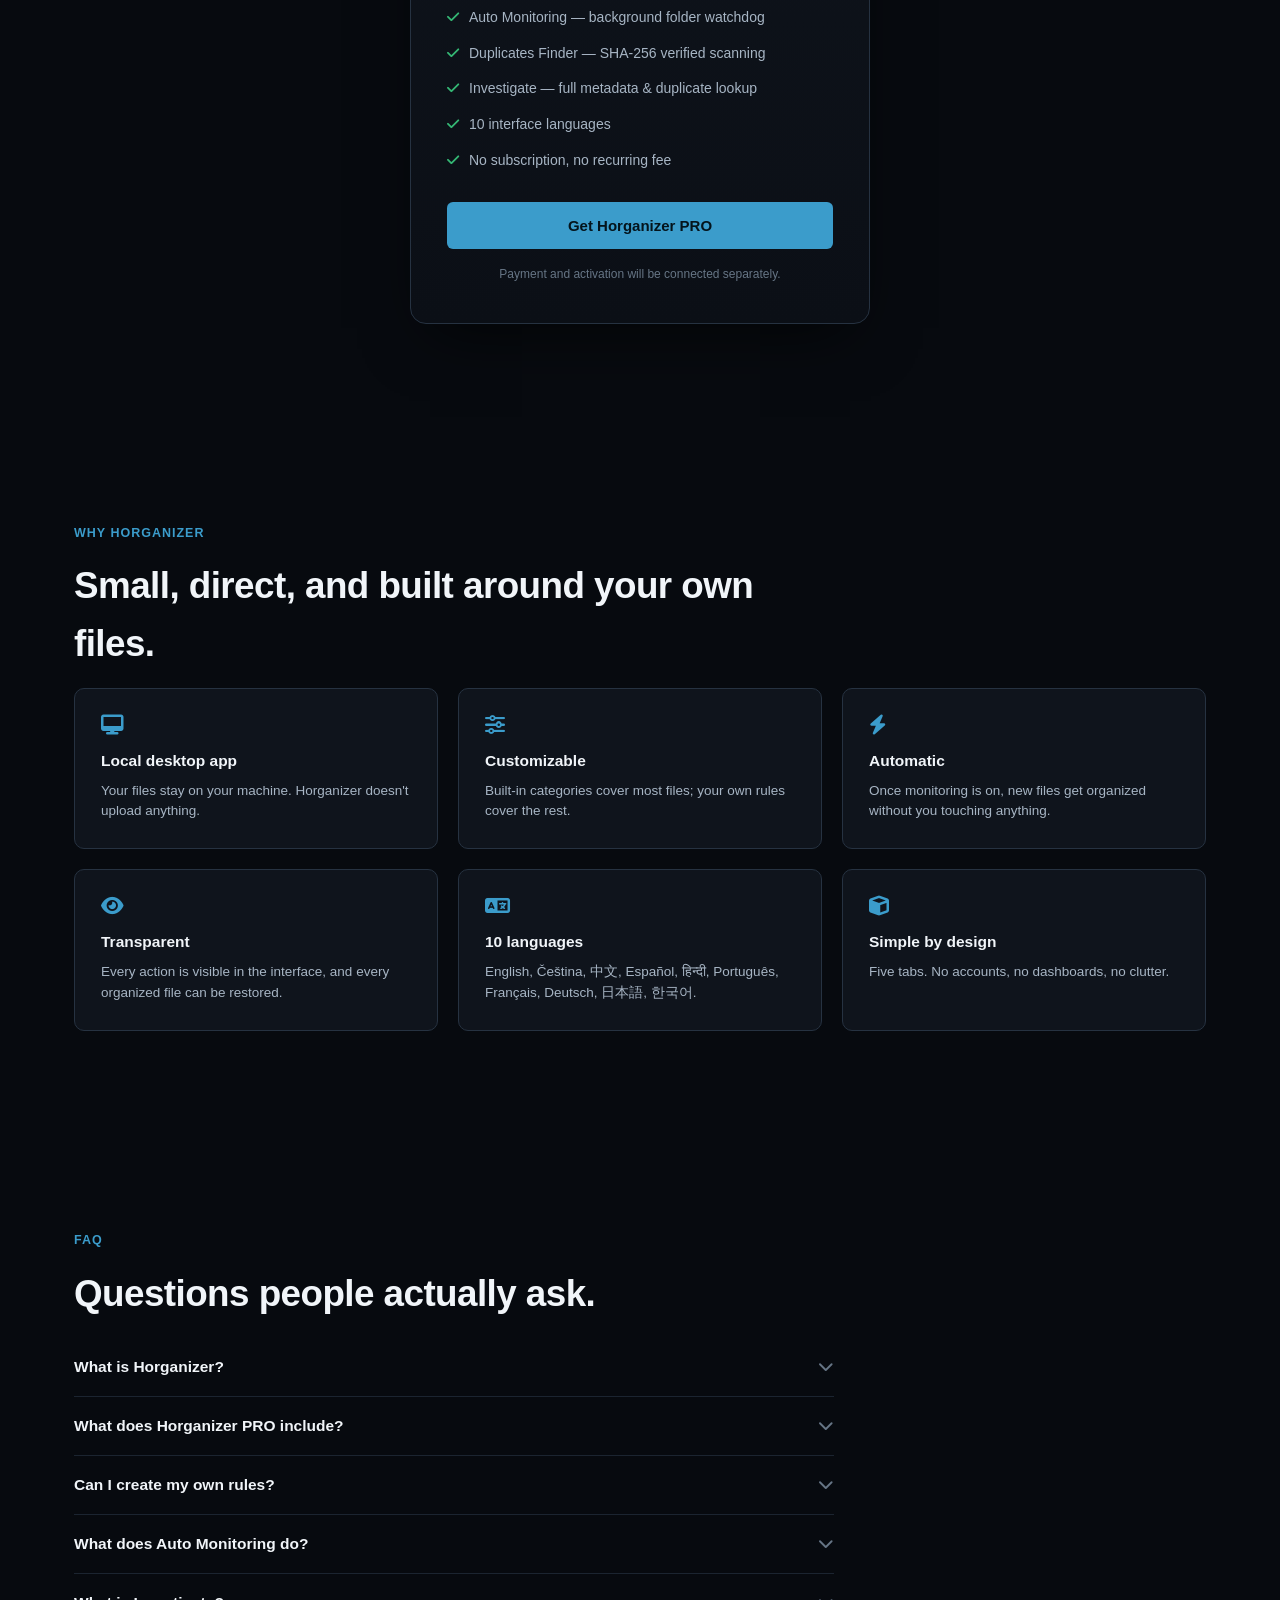
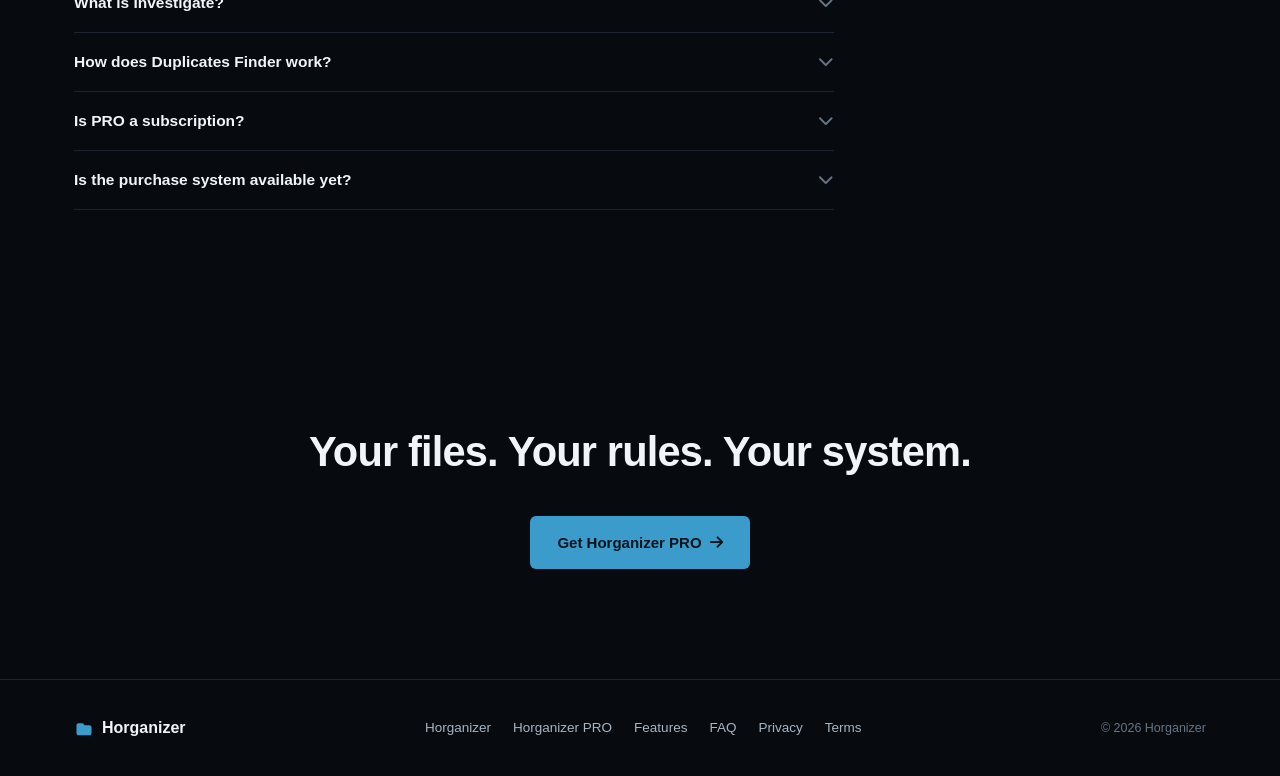
==== commit 42b995c7: "Fix stylesheet link path in index.html" ====
--- a/index.html
+++ b/index.html
@@ -11,7 +11,7 @@
 <link rel="preconnect" href="https://fonts.gstatic.com" crossorigin>
 <link href="https://fonts.googleapis.com/css2?family=Inter:wght@400;500;600;700;800&family=JetBrains+Mono:wght@400;500;600;700&display=swap" rel="stylesheet">
 <link rel="stylesheet" href="https://cdn.jsdelivr.net/npm/@fortawesome/fontawesome-free@6.4.0/css/all.min.css">
-<link rel="stylesheet" href="css/style.css">
+<link rel="stylesheet" href="style.css">
 </head>
 <body>
 
--- a/style.css
+++ b/style.css
@@ -0,0 +1,808 @@
+/* ==========================================================================
+   Horganizer — marketing site styles
+   Design system based on the actual app's dark premium theme:
+   bg #070A0F, card #0F141C, border #263241, accent #3B9CCB
+   ========================================================================== */
+
+:root{
+  --bg: #070A0F;
+  --bg-raised: #0B0F16;
+  --card-bg: #0F141C;
+  --card-hover: #171E29;
+  --card-border: #263241;
+  --card-border-soft: #1B2430;
+
+  --accent: #3B9CCB;
+  --accent-hover: #2F86B3;
+  --accent-soft: rgba(59,156,203,0.12);
+  --accent-soft-strong: rgba(59,156,203,0.2);
+
+  --text-primary: #F1F5F9;
+  --text-secondary: #A7B5C4;
+  --text-muted: #667585;
+
+  --success: #35B875;
+  --warning: #E0A83B;
+  --danger: #E05260;
+  --danger-bg: #2B151A;
+  --danger-hover: #4A1D24;
+  --danger-text: #F08A94;
+
+  --radius-sm: 6px;
+  --radius-md: 10px;
+  --radius-lg: 16px;
+
+  --font-ui: "Inter", "Segoe UI", sans-serif;
+  --font-mono: "JetBrains Mono", "Consolas", monospace;
+
+  --shadow-card: 0 8px 24px -8px rgba(0,0,0,0.55);
+  --shadow-elevated: 0 24px 60px -20px rgba(0,0,0,0.7);
+}
+
+*{ box-sizing: border-box; }
+html{ scroll-behavior: smooth; }
+body{
+  margin:0;
+  background: var(--bg);
+  color: var(--text-primary);
+  font-family: var(--font-ui);
+  -webkit-font-smoothing: antialiased;
+  line-height: 1.55;
+}
+img{ max-width:100%; display:block; }
+a{ color:inherit; text-decoration:none; }
+ul{ list-style:none; margin:0; padding:0; }
+button{ font-family:inherit; cursor:pointer; }
+
+.container{
+  width:100%;
+  max-width:1180px;
+  margin:0 auto;
+  padding: 0 24px;
+}
+
+/* subtle grain overlay for texture without being loud */
+body::before{
+  content:"";
+  position:fixed;
+  inset:0;
+  pointer-events:none;
+  z-index: 9999;
+  opacity: 0.025;
+  background-image: url("data:image/svg+xml,%3Csvg xmlns='http://www.w3.org/2000/svg' width='120' height='120'%3E%3Cfilter id='n'%3E%3CfeTurbulence type='fractalNoise' baseFrequency='0.9' numOctaves='2' stitchTiles='stitch'/%3E%3C/filter%3E%3Crect width='100%25' height='100%25' filter='url(%23n)'/%3E%3C/svg%3E");
+  mix-blend-mode: overlay;
+}
+
+/* ---------------- Buttons ---------------- */
+.btn{
+  display:inline-flex;
+  align-items:center;
+  justify-content:center;
+  gap:8px;
+  font-weight:600;
+  font-size:14px;
+  border-radius: var(--radius-sm);
+  border:1px solid transparent;
+  padding: 11px 20px;
+  transition: transform .15s ease, background-color .15s ease, border-color .15s ease, box-shadow .15s ease;
+  white-space:nowrap;
+}
+.btn-primary{
+  background: var(--accent);
+  color:#04141c;
+}
+.btn-primary:hover{
+  background: var(--accent-hover);
+  transform: translateY(-1px);
+  box-shadow: 0 8px 20px -6px rgba(59,156,203,0.45);
+}
+.btn-ghost{
+  background: transparent;
+  border-color: var(--card-border);
+  color: var(--text-primary);
+}
+.btn-ghost:hover{
+  border-color: var(--accent);
+  background: var(--accent-soft);
+  transform: translateY(-1px);
+}
+.btn-large{ padding: 14px 26px; font-size:15px; }
+.btn-small{ padding: 8px 16px; font-size:13px; }
+.btn-full{ width:100%; }
+
+/* ---------------- Nav ---------------- */
+.site-nav{
+  position: sticky;
+  top:0;
+  z-index: 500;
+  border-bottom: 1px solid transparent;
+  transition: background-color .25s ease, border-color .25s ease, backdrop-filter .25s ease;
+}
+.site-nav.scrolled{
+  background: rgba(7,10,15,0.82);
+  backdrop-filter: blur(14px);
+  border-bottom-color: var(--card-border-soft);
+}
+.nav-inner{
+  max-width:1180px;
+  margin:0 auto;
+  padding: 16px 24px;
+  display:flex;
+  align-items:center;
+  gap: 28px;
+}
+.nav-brand{
+  display:flex;
+  align-items:center;
+  gap:10px;
+  font-weight:700;
+  font-size:16px;
+  letter-spacing: -0.01em;
+  margin-right:auto;
+}
+.brand-mark{ display:inline-flex; }
+.nav-links{
+  display:flex;
+  align-items:center;
+  gap: 28px;
+  font-size:14px;
+  color: var(--text-secondary);
+}
+.nav-links a{ transition: color .15s ease; }
+.nav-links a:hover{ color: var(--text-primary); }
+.nav-cta{ display:flex; }
+.nav-burger{
+  display:none;
+  flex-direction:column;
+  gap:5px;
+  background:none;
+  border:none;
+  padding:6px;
+}
+.nav-burger span{
+  width:20px; height:2px; background: var(--text-primary); border-radius:2px;
+}
+.nav-mobile{
+  display:none;
+  flex-direction:column;
+  gap:18px;
+  padding: 8px 24px 22px;
+  border-bottom: 1px solid var(--card-border-soft);
+  background: rgba(7,10,15,0.96);
+}
+.nav-mobile.open{ display:flex; }
+.nav-mobile a{ color: var(--text-secondary); font-size:15px; }
+.nav-mobile .btn{ margin-top:6px; }
+
+/* ---------------- Hero ---------------- */
+.hero{
+  position:relative;
+  padding: 96px 0 90px;
+  overflow:hidden;
+}
+.hero-grid{
+  position:absolute;
+  inset:0;
+  background-image:
+    linear-gradient(to right, rgba(255,255,255,0.025) 1px, transparent 1px),
+    linear-gradient(to bottom, rgba(255,255,255,0.025) 1px, transparent 1px);
+  background-size: 64px 64px;
+  mask-image: radial-gradient(ellipse 70% 60% at 50% 0%, black 20%, transparent 75%);
+  pointer-events:none;
+}
+.hero-inner{
+  position:relative;
+  display:grid;
+  grid-template-columns: 1.05fr 0.95fr;
+  gap: 56px;
+  align-items:center;
+}
+.eyebrow{
+  display:inline-flex;
+  align-items:center;
+  gap:8px;
+  font-size:13px;
+  font-weight:600;
+  color: var(--text-secondary);
+  border:1px solid var(--card-border);
+  background: var(--card-bg);
+  padding: 6px 12px;
+  border-radius: 999px;
+  margin: 0 0 22px;
+}
+.eyebrow .dot{
+  width:6px; height:6px; border-radius:50%;
+  background: var(--accent);
+  box-shadow: 0 0 0 3px var(--accent-soft);
+}
+.hero h1{
+  font-size: clamp(2.4rem, 4.6vw, 3.6rem);
+  line-height: 1.08;
+  letter-spacing: -0.02em;
+  margin: 0 0 20px;
+  font-weight: 800;
+}
+.hero-sub{
+  color: var(--text-secondary);
+  font-size: 17px;
+  max-width: 520px;
+  margin: 0 0 30px;
+}
+.hero-actions{
+  display:flex;
+  gap:14px;
+  flex-wrap:wrap;
+  margin-bottom: 30px;
+}
+.hero-meta{
+  display:flex;
+  flex-direction:column;
+  gap:10px;
+  font-size:13.5px;
+  color: var(--text-muted);
+}
+.hero-meta li{ display:flex; align-items:center; gap:8px; }
+.hero-meta i{ color: var(--success); }
+
+/* Hero mini window mock */
+.hero-visual{ position:relative; }
+.mini-window{
+  background: var(--card-bg);
+  border: 1px solid var(--card-border);
+  border-radius: var(--radius-lg);
+  box-shadow: var(--shadow-elevated);
+  overflow:hidden;
+  transform: perspective(1200px) rotateY(-3deg) rotateX(1deg);
+}
+.mini-titlebar{
+  display:flex;
+  align-items:center;
+  gap:8px;
+  padding: 10px 14px;
+  background: var(--bg-raised);
+  border-bottom:1px solid var(--card-border);
+}
+.mini-dot{ width:9px; height:9px; border-radius:50%; background: var(--card-border); }
+.mini-title{
+  margin-left:8px;
+  font-size:12px;
+  color: var(--text-muted);
+  font-weight:600;
+}
+.mini-header{
+  display:flex;
+  justify-content:space-between;
+  align-items:flex-start;
+  padding: 16px 18px 10px;
+}
+.mini-h1{ font-weight:700; font-size:16px; }
+.mini-h2{ font-size:11.5px; color: var(--text-secondary); margin-top:2px; }
+.mini-badge{
+  display:flex; align-items:center; gap:6px;
+  font-size:10px; font-weight:700; color: var(--text-secondary);
+  border:1px solid var(--card-border); border-radius:999px; padding:5px 10px;
+  white-space:nowrap;
+}
+.badge-dot{ width:6px; height:6px; border-radius:50%; background: var(--accent); }
+.mini-tabs{
+  display:flex; gap:4px; padding: 4px 14px; flex-wrap:wrap;
+}
+.mini-tab{
+  font-size:11px; padding:6px 10px; border-radius:6px; color: var(--text-secondary);
+}
+.mini-tab.active{ background: var(--accent); color:#04141c; font-weight:700; }
+.mini-body{ padding: 14px 18px 20px; display:flex; flex-direction:column; gap:12px; }
+.mini-card{
+  display:flex; gap:12px; align-items:center;
+  background: var(--bg-raised); border:1px solid var(--card-border-soft);
+  border-radius:8px; padding:12px;
+}
+.mini-icon{ color: var(--accent); font-size:16px; }
+.mini-card-title{ font-size:12.5px; font-weight:700; }
+.mini-card-sub{ font-size:10.5px; color: var(--text-muted); margin-top:2px; }
+.mini-actions{ display:flex; gap:8px; }
+.mini-btn{
+  font-size:11px; font-weight:600; padding:8px 12px; border-radius:6px;
+  background: var(--bg-raised); border:1px solid var(--card-border); color: var(--text-primary);
+}
+.mini-btn-primary{ background: var(--accent); color:#04141c; border-color: var(--accent); }
+.mini-progress{
+  height:6px; border-radius:4px; background: var(--card-border); overflow:hidden;
+}
+.mini-progress-fill{
+  height:100%; width:0%; background: var(--accent); border-radius:4px;
+  transition: width 1.4s ease;
+}
+.mini-status{ font-size:11px; color: var(--text-secondary); }
+
+/* ---------------- Section shared ---------------- */
+section{ padding: 100px 0; }
+.section-eyebrow{
+  font-size:12.5px;
+  font-weight:700;
+  letter-spacing:0.08em;
+  text-transform:uppercase;
+  color: var(--accent);
+  margin: 0 0 14px;
+}
+.section-title{
+  font-size: clamp(1.7rem, 3vw, 2.3rem);
+  font-weight:800;
+  letter-spacing:-0.015em;
+  margin: 0 0 16px;
+  max-width: 720px;
+}
+.section-sub{
+  color: var(--text-secondary);
+  font-size:16px;
+  max-width: 620px;
+  margin: 0 0 48px;
+}
+
+/* ---------------- App Showcase ---------------- */
+.showcase{ background: var(--bg-raised); border-top:1px solid var(--card-border-soft); border-bottom:1px solid var(--card-border-soft); }
+.app-window{
+  background: var(--card-bg);
+  border: 1px solid var(--card-border);
+  border-radius: var(--radius-lg);
+  box-shadow: var(--shadow-elevated);
+  overflow:hidden;
+  max-width: 980px;
+  margin: 0 auto;
+}
+.app-titlebar{
+  display:flex; justify-content:space-between; align-items:center;
+  padding: 10px 16px;
+  background: #0A0F15;
+  border-bottom: 1px solid var(--card-border);
+}
+.tb-left{ display:flex; align-items:center; gap:8px; font-size:12.5px; color: var(--text-secondary); font-weight:600; }
+.tb-icon{ color: var(--accent); }
+.tb-right{ display:flex; gap:14px; color: var(--text-muted); font-size:12px; }
+.tb-close:hover{ color: var(--danger); }
+
+.app-header{
+  display:flex; justify-content:space-between; align-items:flex-start;
+  padding: 18px 22px 14px;
+  border-bottom: 1px solid var(--card-border-soft);
+}
+.app-title{ font-size:19px; font-weight:800; }
+.app-subtitle{ font-size:12.5px; color: var(--text-secondary); margin-top:3px; }
+.app-header-right{ display:flex; align-items:center; gap:14px; }
+.lang-select{
+  display:flex; align-items:center; gap:6px;
+  font-size:11.5px; color: var(--text-secondary);
+  border:1px solid var(--card-border); border-radius:8px; padding:7px 10px;
+}
+.version-badge{
+  display:flex; align-items:center; gap:6px;
+  font-size:10.5px; font-weight:700; color: var(--text-secondary);
+  border:1px solid var(--card-border); border-radius:999px; padding:6px 12px;
+  white-space:nowrap;
+}
+
+.app-tabbar{
+  display:flex; gap:6px; padding: 12px 22px 0; flex-wrap:wrap;
+  border-bottom: 1px solid var(--card-border-soft);
+}
+.app-tab{
+  background:none; border:none; color: var(--text-secondary);
+  font-size:13px; font-weight:600; padding: 10px 16px; border-radius: 8px 8px 0 0;
+  transition: color .15s ease, background-color .15s ease;
+  margin-bottom:-1px;
+}
+.app-tab:hover{ color: var(--text-primary); }
+.app-tab.active{
+  background: var(--bg-raised);
+  color: var(--text-primary);
+  border-bottom: 2px solid var(--accent);
+}
+
+.app-content{ padding: 22px; min-height: 380px; }
+.app-panel{ display:none; flex-direction:column; gap:14px; animation: fadeIn .35s ease; }
+.app-panel.active{ display:flex; }
+@keyframes fadeIn{ from{ opacity:0; transform:translateY(6px);} to{ opacity:1; transform:translateY(0);} }
+
+.panel-card{
+  background: var(--bg-raised);
+  border: 1px solid var(--card-border-soft);
+  border-radius: 10px;
+  padding: 16px;
+}
+.panel-card-row{ display:flex; align-items:center; gap:14px; }
+.panel-icon{
+  width:38px; height:38px; border-radius:8px; background: var(--accent);
+  display:flex; align-items:center; justify-content:center; color:#04141c; font-size:15px; flex-shrink:0;
+}
+.panel-card-title{ font-size:13.5px; font-weight:700; }
+.panel-card-sub{ font-size:11.5px; color: var(--text-muted); margin-top:3px; }
+.panel-label{ font-size:11.5px; font-weight:700; color: var(--text-secondary); margin-bottom:10px; text-transform:uppercase; letter-spacing:.03em; }
+.panel-sub{ font-size:12.5px; color: var(--text-secondary); margin:0; }
+
+.panel-row-buttons{ display:flex; gap:10px; flex-wrap:wrap; align-items:center; }
+.panel-toolbar{ padding-top:2px; }
+.ui-btn{
+  display:inline-flex; align-items:center; gap:7px;
+  font-size:12px; font-weight:600; color: var(--text-primary);
+  background: var(--card-border); border:1px solid var(--card-border);
+  padding: 9px 14px; border-radius:7px;
+  transition: background-color .15s ease;
+}
+.ui-btn:hover{ background:#373c4a; }
+.ui-btn-primary{ background: var(--accent); border-color: var(--accent); color:#04141c; }
+.ui-btn-primary:hover{ background: var(--accent-hover); }
+.ui-btn-danger{ background: var(--danger-bg); border-color: var(--danger-bg); color: var(--danger-text); }
+.ui-btn-danger:hover{ background: var(--danger-hover); }
+.ui-btn-disabled{ opacity:.45; pointer-events:none; }
+
+.progress-track{
+  height:8px; border-radius:4px; background: var(--card-border); overflow:hidden; margin-bottom:10px;
+}
+.progress-fill{
+  height:100%; width:0%; background: var(--accent); border-radius:4px;
+  transition: width 1.6s ease;
+}
+.panel-status{ font-size:12px; color: var(--text-secondary); }
+
+.panel-table-card{ padding:10px; overflow-x:auto; }
+.ui-table{ width:100%; border-collapse: collapse; font-size:12.5px; }
+.ui-table thead th{
+  text-align:left; font-size:10.5px; text-transform:uppercase; letter-spacing:.04em;
+  color: var(--text-muted); padding: 10px 12px; border-bottom:1px solid var(--card-border-soft);
+}
+.ui-table tbody td{ padding: 10px 12px; border-bottom:1px solid var(--card-border-soft); color: var(--text-secondary); }
+.ui-table tbody tr:last-child td{ border-bottom:none; }
+.ui-table .row-selected td{ background: rgba(59,156,203,0.08); color: var(--text-primary); }
+.ui-table .indent{ padding-left: 26px; color: var(--text-primary); }
+.group-row td{ font-weight:700; color: var(--text-secondary); background: var(--card-bg); font-size:11.5px; }
+.mono-cell{ font-family: var(--font-mono); font-size:11.5px; color: var(--text-muted); }
+
+.status-pill{ font-size:10.5px; font-weight:700; padding:4px 10px; border-radius:999px; }
+.status-on{ background: rgba(53,184,117,0.14); color: var(--success); }
+.status-off{ background: rgba(102,117,133,0.16); color: var(--text-muted); }
+
+.pill{
+  display:flex; align-items:center; gap:8px;
+  font-size:11px; font-weight:700; padding:7px 12px; border-radius:999px;
+  border:1px solid var(--card-border); background: var(--bg);
+}
+.pill-active{ color: var(--success); }
+.pill-dot{ width:7px; height:7px; border-radius:50%; background: var(--success); }
+
+.fake-input{
+  flex:1; min-width:200px; background: var(--bg); border:1px solid var(--card-border);
+  border-radius:7px; padding:10px 14px; font-size:12px; color: var(--text-secondary); font-family: var(--font-mono);
+}
+.investigate-report pre{
+  margin:0; font-family: var(--font-mono); font-size:12px; color: var(--text-secondary);
+  white-space:pre-wrap; line-height:1.7;
+}
+.investigate-report pre::first-line{ color: var(--text-primary); font-weight:700; }
+
+/* ---------------- Problem / Before-After ---------------- */
+.ba-grid{
+  display:grid;
+  grid-template-columns: 1fr auto 1fr;
+  gap: 24px;
+  align-items:center;
+  margin-top: 20px;
+}
+.ba-card{
+  background: var(--card-bg);
+  border:1px solid var(--card-border);
+  border-radius: var(--radius-lg);
+  padding: 22px;
+}
+.ba-head{
+  display:flex; align-items:center; gap:10px;
+  font-weight:700; font-size:14.5px; margin-bottom:16px;
+}
+.ba-before .ba-head{ color: var(--text-secondary); }
+.ba-after .ba-head{ color: var(--accent); }
+.ba-list{ display:flex; flex-direction:column; gap:10px; font-size:13px; color: var(--text-muted); font-family: var(--font-mono); }
+.ba-list-tree{ font-family: var(--font-ui); color: var(--text-secondary); }
+.ba-list-tree li{ display:flex; align-items:center; gap:10px; }
+.ba-list-tree i{ color: var(--accent); }
+.ba-list-tree span{ margin-left:auto; font-size:11.5px; color: var(--text-muted); font-family: var(--font-mono); }
+.ba-tag{
+  display:inline-block; margin-top:18px; font-size:11.5px; font-weight:700;
+  padding:6px 12px; border-radius:999px;
+}
+.ba-tag-bad{ background: rgba(224,82,96,0.12); color: var(--danger-text); }
+.ba-tag-good{ background: rgba(53,184,117,0.14); color: var(--success); }
+.ba-arrow{ color: var(--accent); font-size:22px; text-align:center; }
+
+/* ---------------- Features ---------------- */
+.feature-row{
+  display:grid;
+  grid-template-columns: 0.9fr 1.1fr;
+  gap: 56px;
+  align-items:center;
+  padding: 56px 0;
+  border-bottom: 1px solid var(--card-border-soft);
+}
+.feature-row:first-of-type{ padding-top: 8px; }
+.feature-row:last-of-type{ border-bottom:none; }
+.feature-row-reverse{ direction: rtl; }
+.feature-row-reverse > *{ direction: ltr; }
+.feature-num{
+  display:inline-block; font-family: var(--font-mono); color: var(--accent);
+  font-size:13px; font-weight:700; margin-bottom:10px;
+}
+.feature-copy h3{ font-size: 26px; font-weight:800; margin: 0 0 14px; letter-spacing:-0.01em; }
+.feature-copy p{ color: var(--text-secondary); font-size:15px; margin: 0 0 10px; max-width: 460px; }
+.feature-note{ font-size:13.5px; color: var(--text-muted); }
+.feature-visual{
+  background: var(--card-bg);
+  border:1px solid var(--card-border);
+  border-radius: var(--radius-lg);
+  padding: 24px;
+  min-height: 200px;
+  display:flex;
+  align-items:center;
+  justify-content:center;
+}
+
+/* Feature 1 visual */
+.category-flow{ display:flex; align-items:center; gap:16px; flex-wrap:wrap; justify-content:center; width:100%; }
+.flow-file{
+  display:flex; align-items:center; gap:8px; font-size:12.5px;
+  background: var(--bg-raised); border:1px solid var(--card-border-soft);
+  border-radius:8px; padding: 10px 14px; color: var(--text-secondary);
+}
+.flow-file i{ color: var(--accent); }
+.flow-arrow{ color: var(--accent); font-size:18px; }
+.flow-folders{ display:flex; flex-direction:column; gap:8px; }
+.chip{
+  display:flex; align-items:center; gap:8px; font-size:12px; font-weight:600;
+  background: var(--accent-soft); color: var(--accent); border:1px solid var(--accent-soft-strong);
+  padding: 8px 12px; border-radius:999px;
+}
+
+/* Feature 2 visual */
+.rule-builder{
+  width:100%; background: var(--bg-raised); border:1px solid var(--card-border-soft);
+  border-radius:10px; padding: 20px; font-family: var(--font-mono); font-size:13px;
+}
+.rule-line{ margin-bottom:8px; color: var(--text-secondary); }
+.rule-line .kw{ color: var(--accent); font-weight:700; }
+.rule-line .op{ color: var(--text-muted); }
+.rule-line .val, .rule-line .dest{ color: var(--text-primary); }
+.rule-divider{ height:1px; background: var(--card-border-soft); margin: 14px 0; }
+.rule-toggle{
+  display:flex; align-items:center; justify-content:space-between; margin-top:16px;
+  font-family: var(--font-ui); font-size:12px; color: var(--text-secondary); font-weight:600;
+}
+.toggle{ width:34px; height:18px; border-radius:999px; background: var(--card-border); position:relative; }
+.toggle.on{ background: var(--accent); }
+.toggle.on::after{ content:""; position:absolute; right:2px; top:2px; width:14px; height:14px; border-radius:50%; background:#04141c; }
+
+/* Feature 3 visual */
+.monitor-timeline{ display:flex; flex-direction:column; gap:0; width:100%; max-width:320px; margin:0 auto; }
+.tl-step{
+  display:flex; align-items:center; gap:12px; font-size:12.5px; font-weight:700;
+  color: var(--text-muted); padding: 10px 0; letter-spacing:.03em;
+  transition: color .3s ease;
+}
+.tl-dot{
+  width:12px; height:12px; border-radius:50%; border:2px solid var(--card-border);
+  transition: border-color .3s ease, background-color .3s ease, box-shadow .3s ease;
+  flex-shrink:0;
+}
+.tl-connector{ width:2px; height:24px; background: var(--card-border-soft); margin-left:5px; }
+.tl-step.active{ color: var(--text-primary); }
+.tl-step.active .tl-dot{ border-color: var(--accent); background: var(--accent); box-shadow: 0 0 0 4px var(--accent-soft); }
+.tl-step.done .tl-dot{ border-color: var(--success); background: var(--success); }
+.tl-step.done{ color: var(--text-secondary); }
+
+/* Feature 4 visual */
+.dup-card{
+  width:100%; background: var(--bg-raised); border:1px solid var(--card-border-soft);
+  border-radius:10px; padding:18px;
+}
+.dup-card-head{
+  display:flex; justify-content:space-between; font-size:12.5px; font-weight:700; color: var(--text-secondary);
+  margin-bottom:12px;
+}
+.dup-card-head span{ color: var(--text-muted); font-weight:600; }
+.dup-card-row{
+  display:flex; align-items:center; gap:10px; font-size:12.5px; color: var(--text-primary);
+  padding: 8px 0; border-bottom:1px solid var(--card-border-soft);
+}
+.dup-card-row i{ color: var(--accent); }
+.dup-card-row span{ margin-left:auto; }
+.dup-card-hash{ margin-top:12px; font-size:11.5px; color: var(--text-muted); }
+.dup-card-hash span{ color: var(--accent); font-family: var(--font-mono); }
+
+/* Feature 5 visual */
+.inspect-card{ width:100%; background: var(--bg-raised); border:1px solid var(--card-border-soft); border-radius:10px; padding: 6px 18px; }
+.inspect-row{
+  display:flex; justify-content:space-between; gap:16px; padding: 12px 0; border-bottom:1px solid var(--card-border-soft);
+  font-size:12.5px;
+}
+.inspect-row:last-child{ border-bottom:none; }
+.inspect-row span:first-child{ color: var(--text-muted); font-weight:600; }
+.inspect-row span:last-child{ color: var(--text-primary); text-align:right; }
+.warn-text{ color: var(--warning) !important; }
+
+/* ---------------- Pipeline ---------------- */
+.pipeline{ background: var(--bg-raised); border-top:1px solid var(--card-border-soft); border-bottom:1px solid var(--card-border-soft); text-align:center; }
+.pipeline .section-title, .pipeline .section-eyebrow{ margin-left:auto; margin-right:auto; text-align:center; }
+.pipeline-flow{
+  display:flex; align-items:center; justify-content:center; gap: 6px; flex-wrap:wrap; margin-top: 40px;
+}
+.pipe-step{
+  display:flex; flex-direction:column; align-items:center; gap:10px;
+  background: var(--card-bg); border:1px solid var(--card-border);
+  border-radius: 12px; padding: 22px 26px; min-width:120px;
+  transition: transform .2s ease, border-color .2s ease;
+}
+.pipe-step:hover{ transform: translateY(-3px); border-color: var(--accent); }
+.pipe-step i{ font-size:20px; color: var(--accent); }
+.pipe-step span{ font-size:13px; font-weight:700; }
+.pipe-line{ width:34px; height:2px; background: var(--card-border); }
+
+/* ---------------- PRO section ---------------- */
+.pro-inner{ display:grid; grid-template-columns: 1fr 1fr; gap: 56px; align-items:center; }
+.pro-checklist{ display:flex; flex-direction:column; gap:14px; margin: 28px 0 34px; }
+.pro-checklist li{ display:flex; align-items:center; gap:10px; font-size:15px; color: var(--text-secondary); }
+.pro-checklist i{ color: var(--success); background: rgba(53,184,117,0.12); border-radius:50%; width:20px; height:20px; display:flex; align-items:center; justify-content:center; font-size:11px; flex-shrink:0; }
+.pro-visual{ display:flex; justify-content:center; }
+.pro-window{
+  width:100%; max-width:380px; background: var(--card-bg); border:1px solid var(--card-border);
+  border-radius: var(--radius-lg); padding: 10px; box-shadow: var(--shadow-card);
+}
+.pro-window-row{
+  display:flex; align-items:center; gap:12px; padding: 16px 14px; font-size:14px; font-weight:600;
+  border-bottom:1px solid var(--card-border-soft); color: var(--text-primary);
+}
+.pro-window-row:last-child{ border-bottom:none; }
+.pro-window-row i:first-child{ color: var(--accent); width:20px; }
+.check-ok{ margin-left:auto; color: var(--success); }
+
+/* ---------------- Pricing ---------------- */
+.pricing-card{
+  max-width: 460px; margin: 0 auto;
+  background: linear-gradient(180deg, var(--card-bg), var(--bg-raised));
+  border: 1px solid var(--card-border);
+  border-radius: var(--radius-lg);
+  padding: 40px 36px;
+  box-shadow: var(--shadow-elevated);
+  position:relative;
+}
+.pricing-card::before{
+  content:"";
+  position:absolute; top:0; left:24px; right:24px; height:1px;
+  background: linear-gradient(to right, transparent, var(--accent), transparent);
+  opacity:.6;
+}
+.pricing-head{ text-align:center; margin-bottom: 28px; }
+.pricing-kicker{ font-size:12px; font-weight:700; letter-spacing:.08em; color: var(--accent); }
+.pricing-amount{ margin: 14px 0 6px; }
+.pricing-amount .amount{ font-size:52px; font-weight:800; }
+.pricing-amount .currency{ font-size:22px; font-weight:700; color: var(--text-secondary); margin-left:6px; }
+.pricing-type{ font-size:11.5px; color: var(--text-muted); letter-spacing:.05em; }
+.pricing-list{ display:flex; flex-direction:column; gap:14px; margin: 0 0 30px; }
+.pricing-list li{ display:flex; align-items:flex-start; gap:10px; font-size:14px; color: var(--text-secondary); }
+.pricing-list i{ color: var(--success); margin-top:3px; flex-shrink:0; }
+.pricing-note{ text-align:center; font-size:12px; color: var(--text-muted); margin: 16px 0 0; }
+
+/* ---------------- Why ---------------- */
+.why-grid{ display:grid; grid-template-columns: repeat(3, 1fr); gap: 20px; }
+.why-card{
+  background: var(--card-bg); border:1px solid var(--card-border);
+  border-radius: var(--radius-md); padding: 26px;
+  transition: border-color .2s ease, transform .2s ease;
+}
+.why-card:hover{ border-color: var(--accent); transform: translateY(-2px); }
+.why-card i{ color: var(--accent); font-size:20px; margin-bottom:14px; }
+.why-card h4{ font-size:15.5px; margin:0 0 8px; }
+.why-card p{ font-size:13.5px; color: var(--text-secondary); margin:0; }
+
+/* ---------------- FAQ ---------------- */
+.faq-list{ max-width: 760px; }
+.faq-item{
+  border-bottom: 1px solid var(--card-border-soft);
+}
+.faq-q{
+  width:100%; display:flex; justify-content:space-between; align-items:center;
+  background:none; border:none; color: var(--text-primary);
+  font-size:15.5px; font-weight:600; text-align:left; padding: 20px 0;
+}
+.faq-q i{ color: var(--text-muted); transition: transform .25s ease; flex-shrink:0; margin-left:16px; }
+.faq-item.open .faq-q i{ transform: rotate(180deg); color: var(--accent); }
+.faq-a{
+  max-height:0; overflow:hidden; transition: max-height .3s ease;
+}
+.faq-a p{ color: var(--text-secondary); font-size:14.5px; margin: 0 0 20px; max-width: 640px; }
+.faq-item.open .faq-a{ max-height: 240px; }
+
+/* ---------------- Final CTA ---------------- */
+.final-cta{ text-align:center; padding: 110px 0; }
+.final-cta h2{ font-size: clamp(1.9rem, 4vw, 2.6rem); font-weight:800; margin: 0 0 32px; letter-spacing:-0.02em; }
+
+/* ---------------- Footer ---------------- */
+.site-footer{ border-top: 1px solid var(--card-border-soft); padding: 36px 0; }
+.footer-inner{ display:flex; align-items:center; justify-content:space-between; gap: 24px; flex-wrap:wrap; }
+.footer-brand{ display:flex; align-items:center; gap:8px; font-weight:700; }
+.footer-links{ display:flex; gap: 22px; font-size:13.5px; color: var(--text-secondary); flex-wrap:wrap; }
+.footer-links a:hover{ color: var(--text-primary); }
+.footer-copy{ font-size:12.5px; color: var(--text-muted); }
+
+/* ---------------- Modal ---------------- */
+.modal-overlay{
+  position:fixed; inset:0; background: rgba(4,6,10,0.72);
+  display:flex; align-items:center; justify-content:center;
+  opacity:0; visibility:hidden; transition: opacity .25s ease, visibility .25s ease;
+  z-index: 1000; padding: 20px;
+  backdrop-filter: blur(4px);
+}
+.modal-overlay.open{ opacity:1; visibility:visible; }
+.modal-card{
+  width:100%; max-width: 420px; background: var(--card-bg); border:1px solid var(--card-border);
+  border-radius: var(--radius-lg); padding: 34px; position:relative;
+  box-shadow: var(--shadow-elevated);
+  transform: translateY(12px) scale(.98); transition: transform .25s ease;
+}
+.modal-overlay.open .modal-card{ transform: translateY(0) scale(1); }
+.modal-close{
+  position:absolute; top:16px; right:16px; background:none; border:none; color: var(--text-muted);
+  font-size:16px; padding:6px;
+}
+.modal-close:hover{ color: var(--text-primary); }
+.modal-kicker{ font-size:11px; font-weight:700; letter-spacing:.08em; color: var(--accent); margin-bottom:10px; }
+.modal-card h3{ font-size:22px; margin: 0 0 16px; }
+.modal-price{ display:flex; align-items:baseline; gap:8px; margin-bottom:22px; }
+.modal-price .amount{ font-size:34px; font-weight:800; }
+.modal-price .currency{ font-size:16px; font-weight:700; color: var(--text-secondary); }
+.modal-price-type{ font-size:12px; color: var(--text-muted); margin-left:4px; }
+.modal-list{ display:flex; flex-direction:column; gap:10px; margin: 0 0 22px; }
+.modal-list li{ display:flex; align-items:flex-start; gap:10px; font-size:13.5px; color: var(--text-secondary); }
+.modal-list i{ color: var(--success); margin-top:3px; flex-shrink:0; }
+.modal-notice{
+  display:flex; gap:10px; font-size:12.5px; color: var(--text-secondary);
+  background: var(--accent-soft); border:1px solid var(--accent-soft-strong);
+  border-radius:8px; padding: 14px; margin-bottom: 22px; line-height:1.5;
+}
+.modal-notice i{ color: var(--accent); margin-top:2px; flex-shrink:0; }
+
+/* ============================================================
+   Responsive
+   ============================================================ */
+@media (max-width: 980px){
+  .hero-inner{ grid-template-columns: 1fr; }
+  .hero-visual{ order:-1; max-width: 480px; margin: 0 auto; }
+  .pro-inner{ grid-template-columns: 1fr; }
+  .pro-visual{ order:-1; }
+  .feature-row{ grid-template-columns: 1fr; }
+  .feature-row-reverse{ direction: ltr; }
+  .feature-visual{ order:-1; }
+  .why-grid{ grid-template-columns: repeat(2, 1fr); }
+  .ba-grid{ grid-template-columns: 1fr; }
+  .ba-arrow{ transform: rotate(90deg); }
+}
+
+@media (max-width: 760px){
+  .nav-links{ display:none; }
+  .nav-cta{ display:none; }
+  .nav-burger{ display:flex; }
+  section{ padding: 70px 0; }
+  .hero{ padding: 64px 0 60px; }
+  .why-grid{ grid-template-columns: 1fr; }
+  .app-content{ padding: 16px; }
+  .app-tabbar{ padding: 10px 12px 0; }
+  .app-header{ padding: 16px; flex-direction:column; gap:12px; }
+  .app-header-right{ width:100%; justify-content:space-between; }
+  .pipeline-flow{ flex-direction:column; }
+  .pipe-line{ width:2px; height:24px; }
+  .footer-inner{ flex-direction:column; align-items:flex-start; }
+  .pricing-card{ padding: 30px 22px; }
+}
+
+@media (max-width: 480px){
+  .hero h1{ font-size: 2.1rem; }
+  .mini-window{ transform:none; }
+  .app-tabbar{ overflow-x:auto; -webkit-overflow-scrolling:touch; }
+  .app-tab{ white-space:nowrap; }
+  .panel-table-card{ -webkit-overflow-scrolling:touch; }
+}
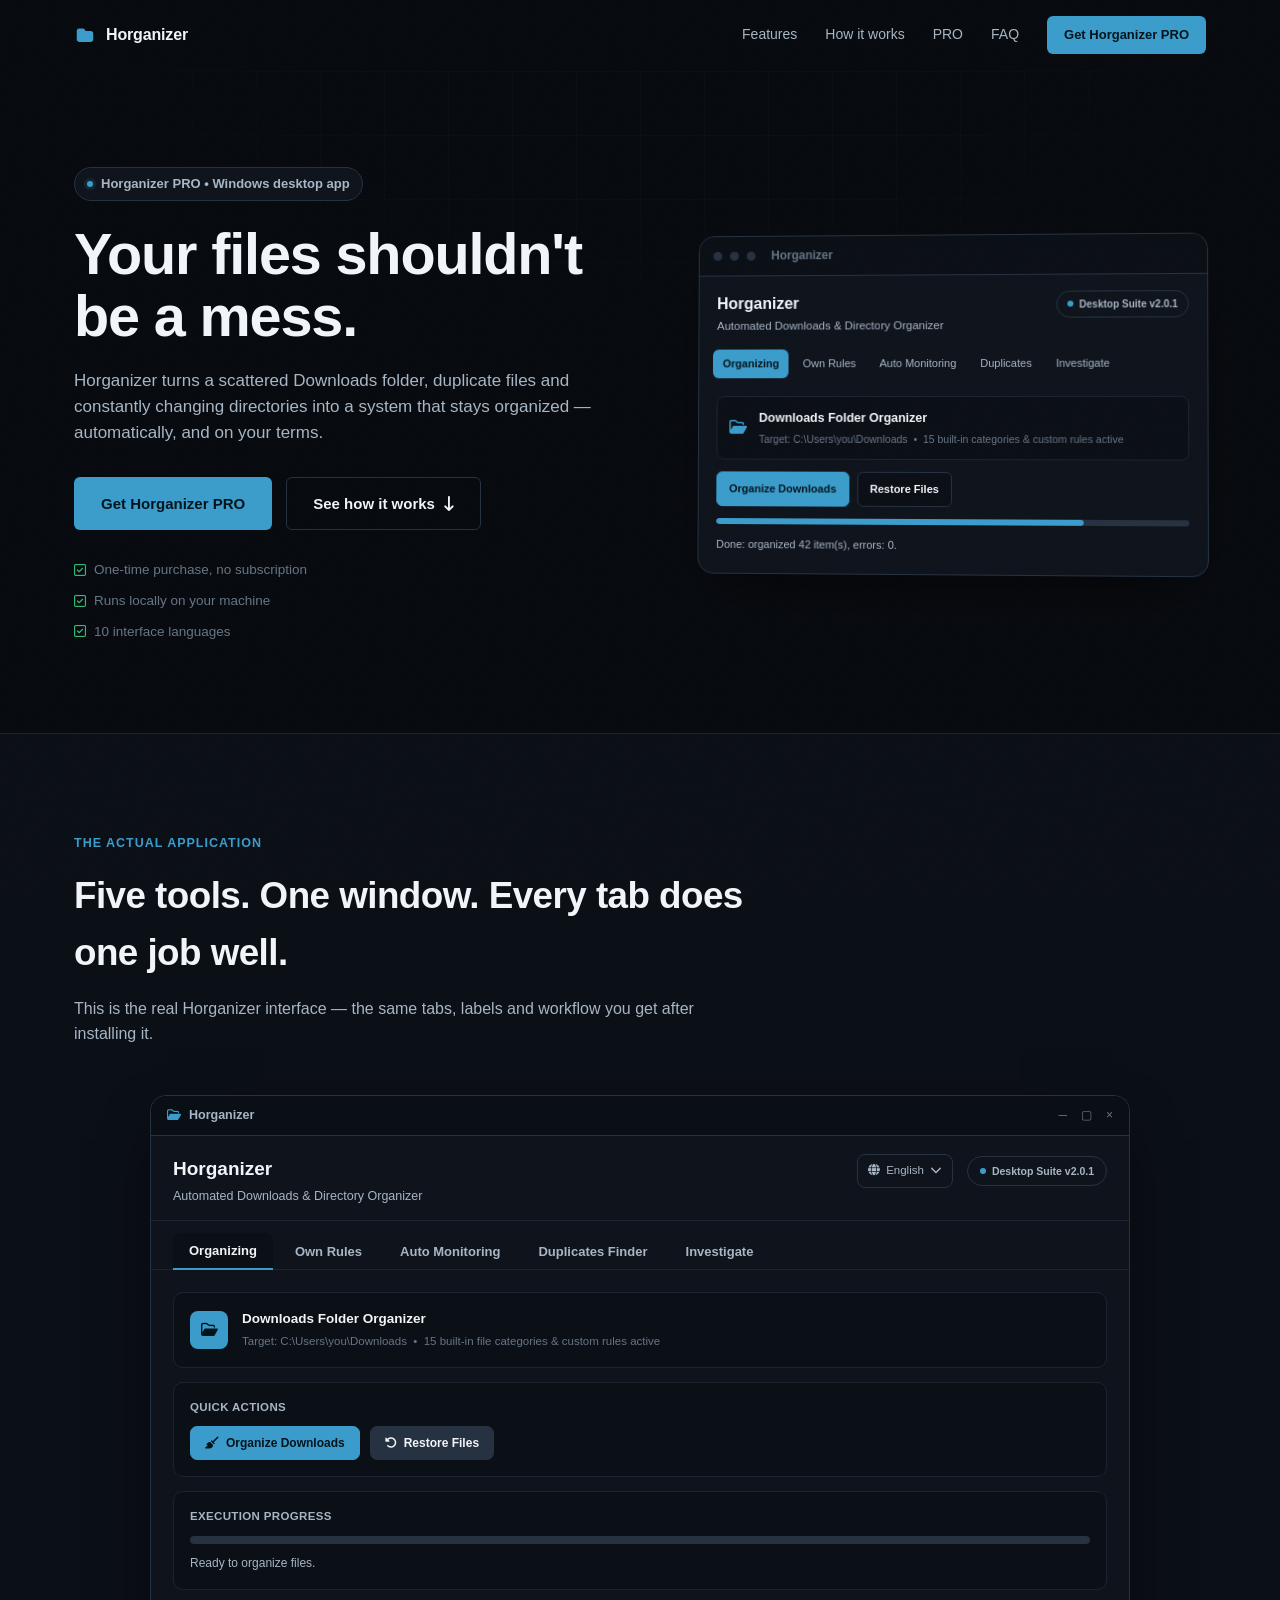
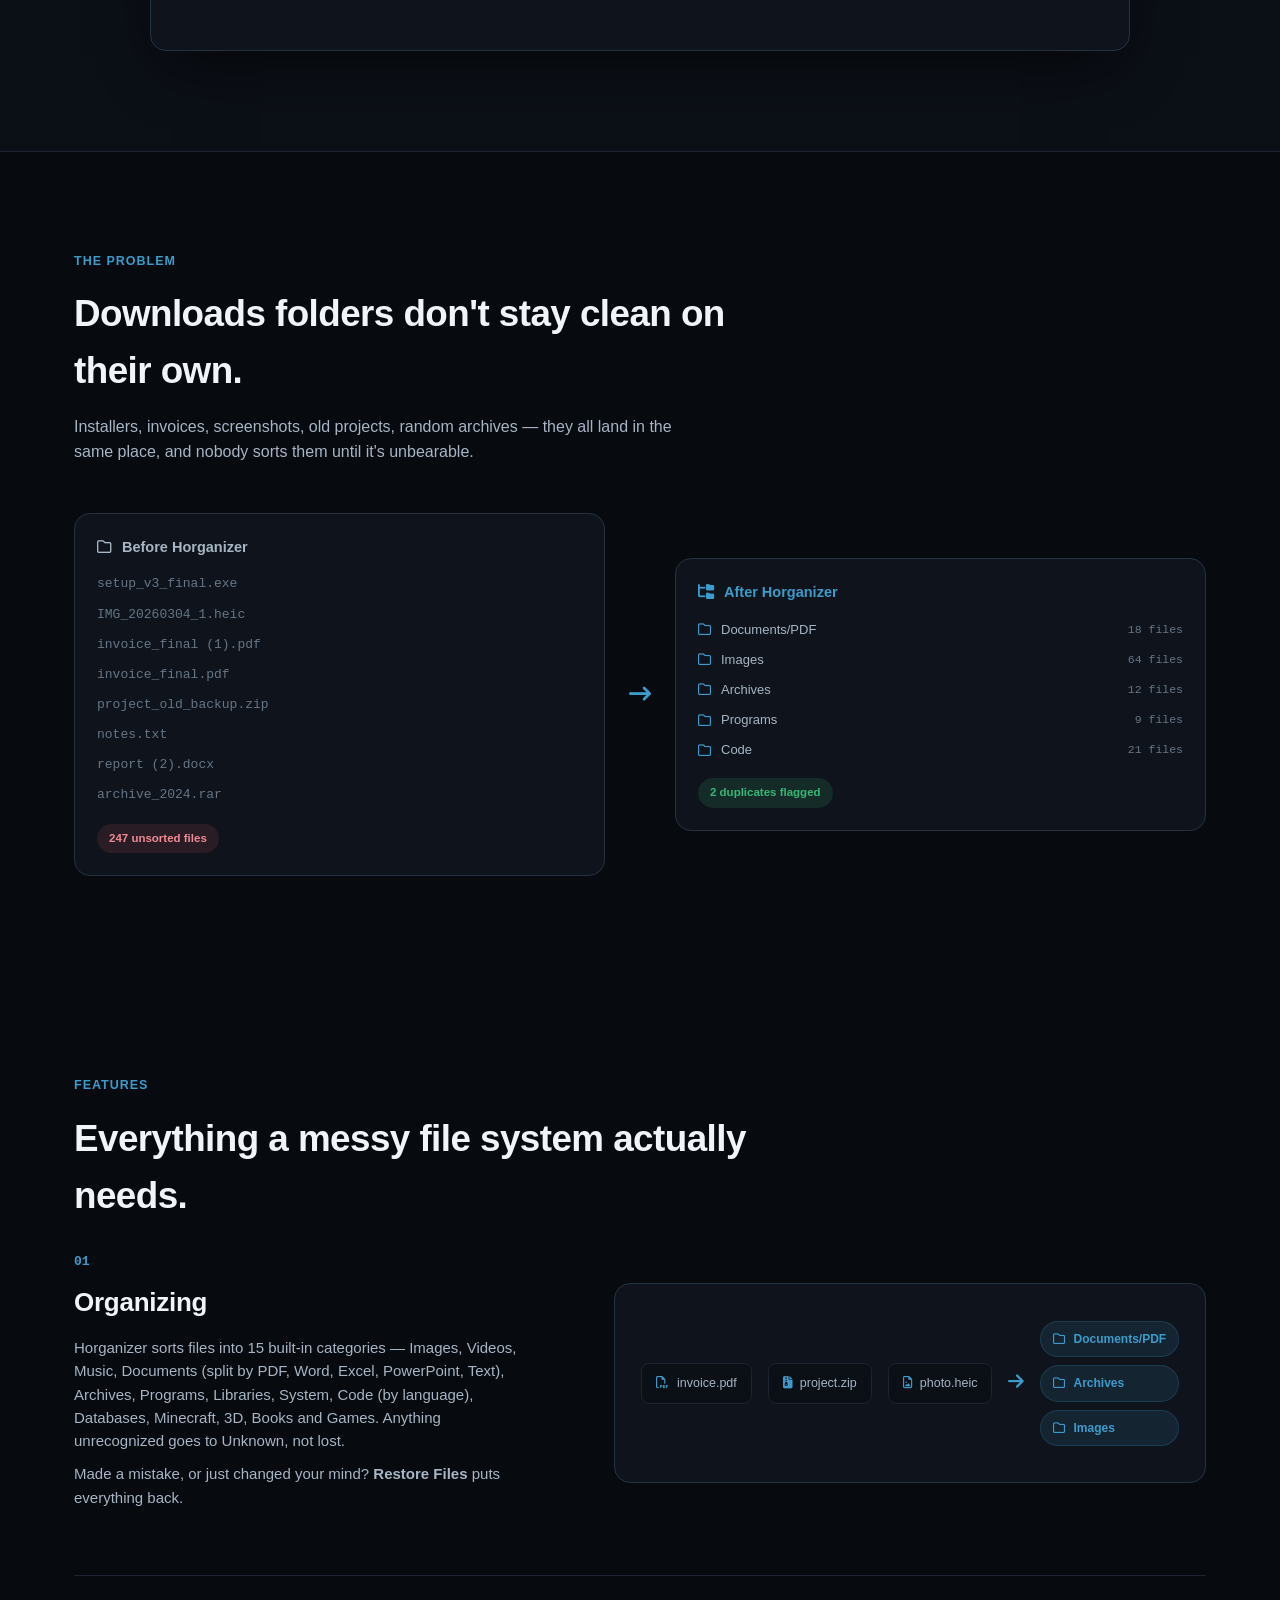
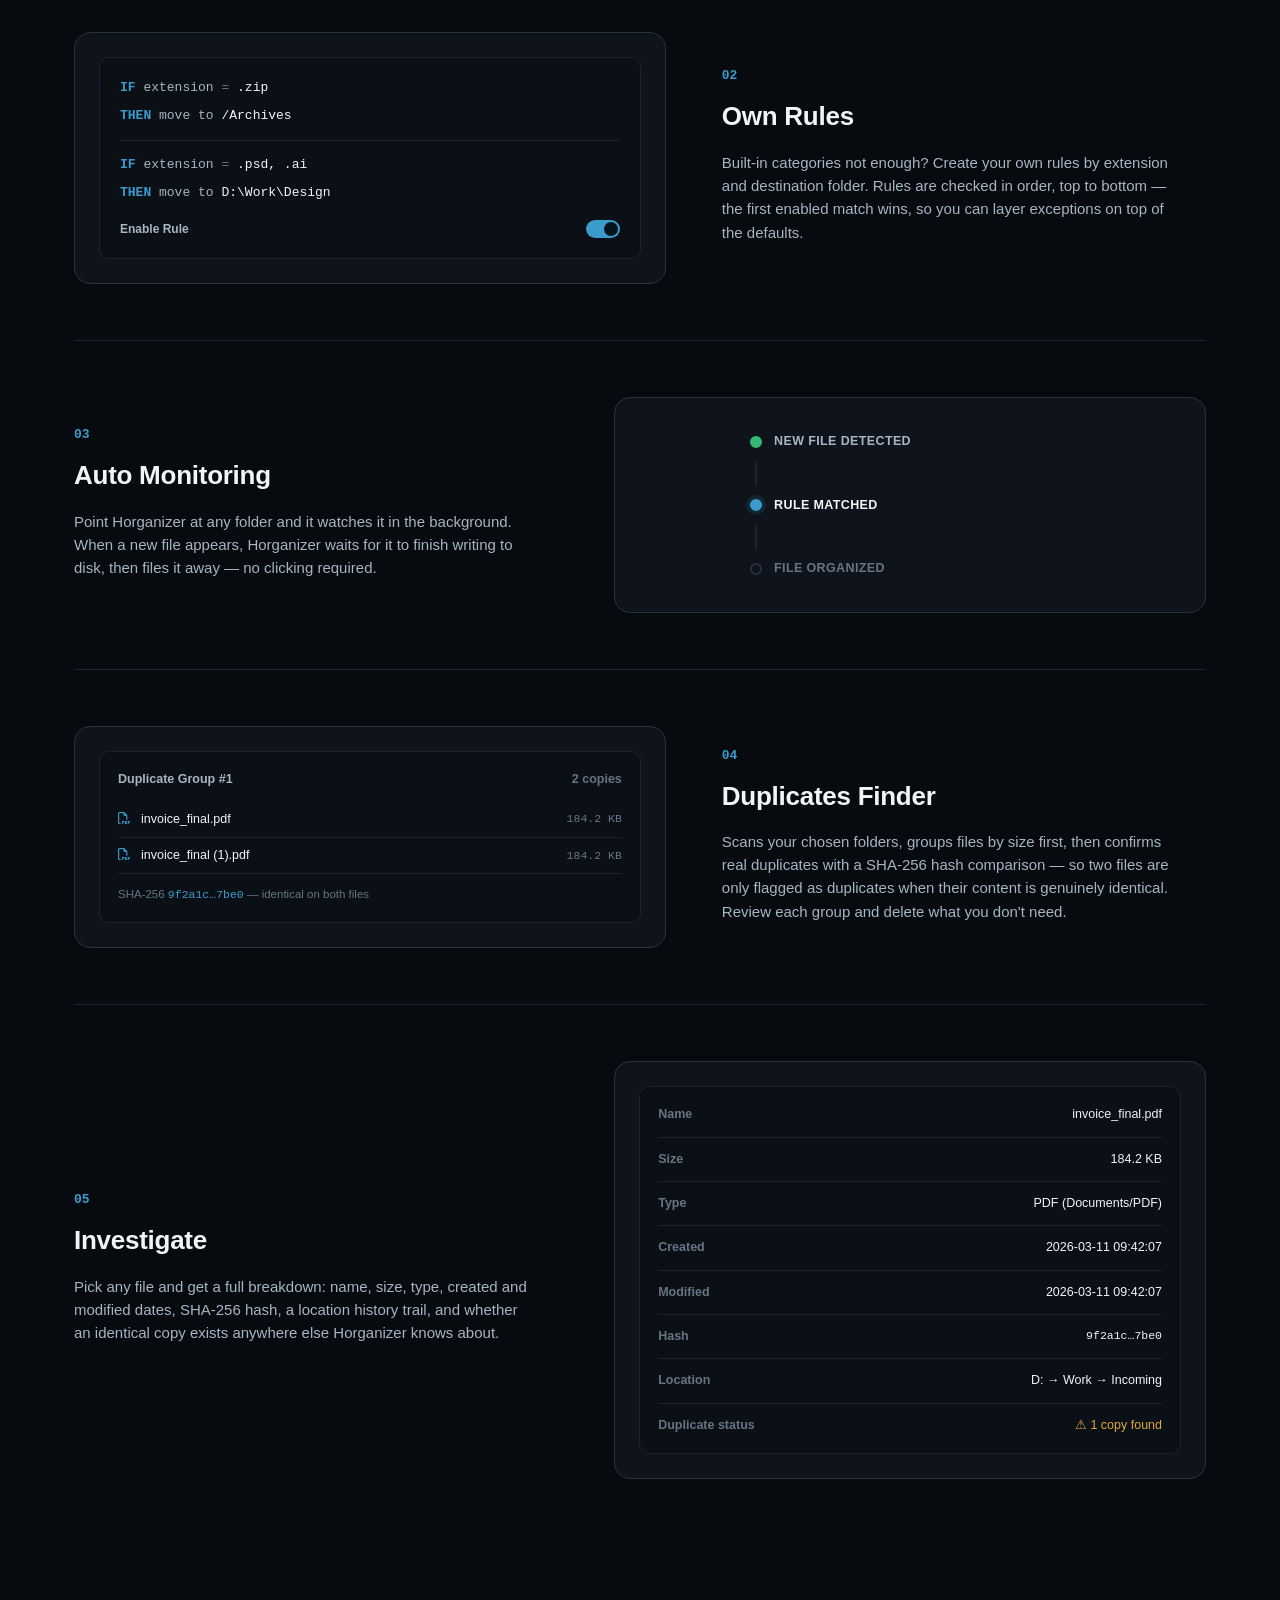
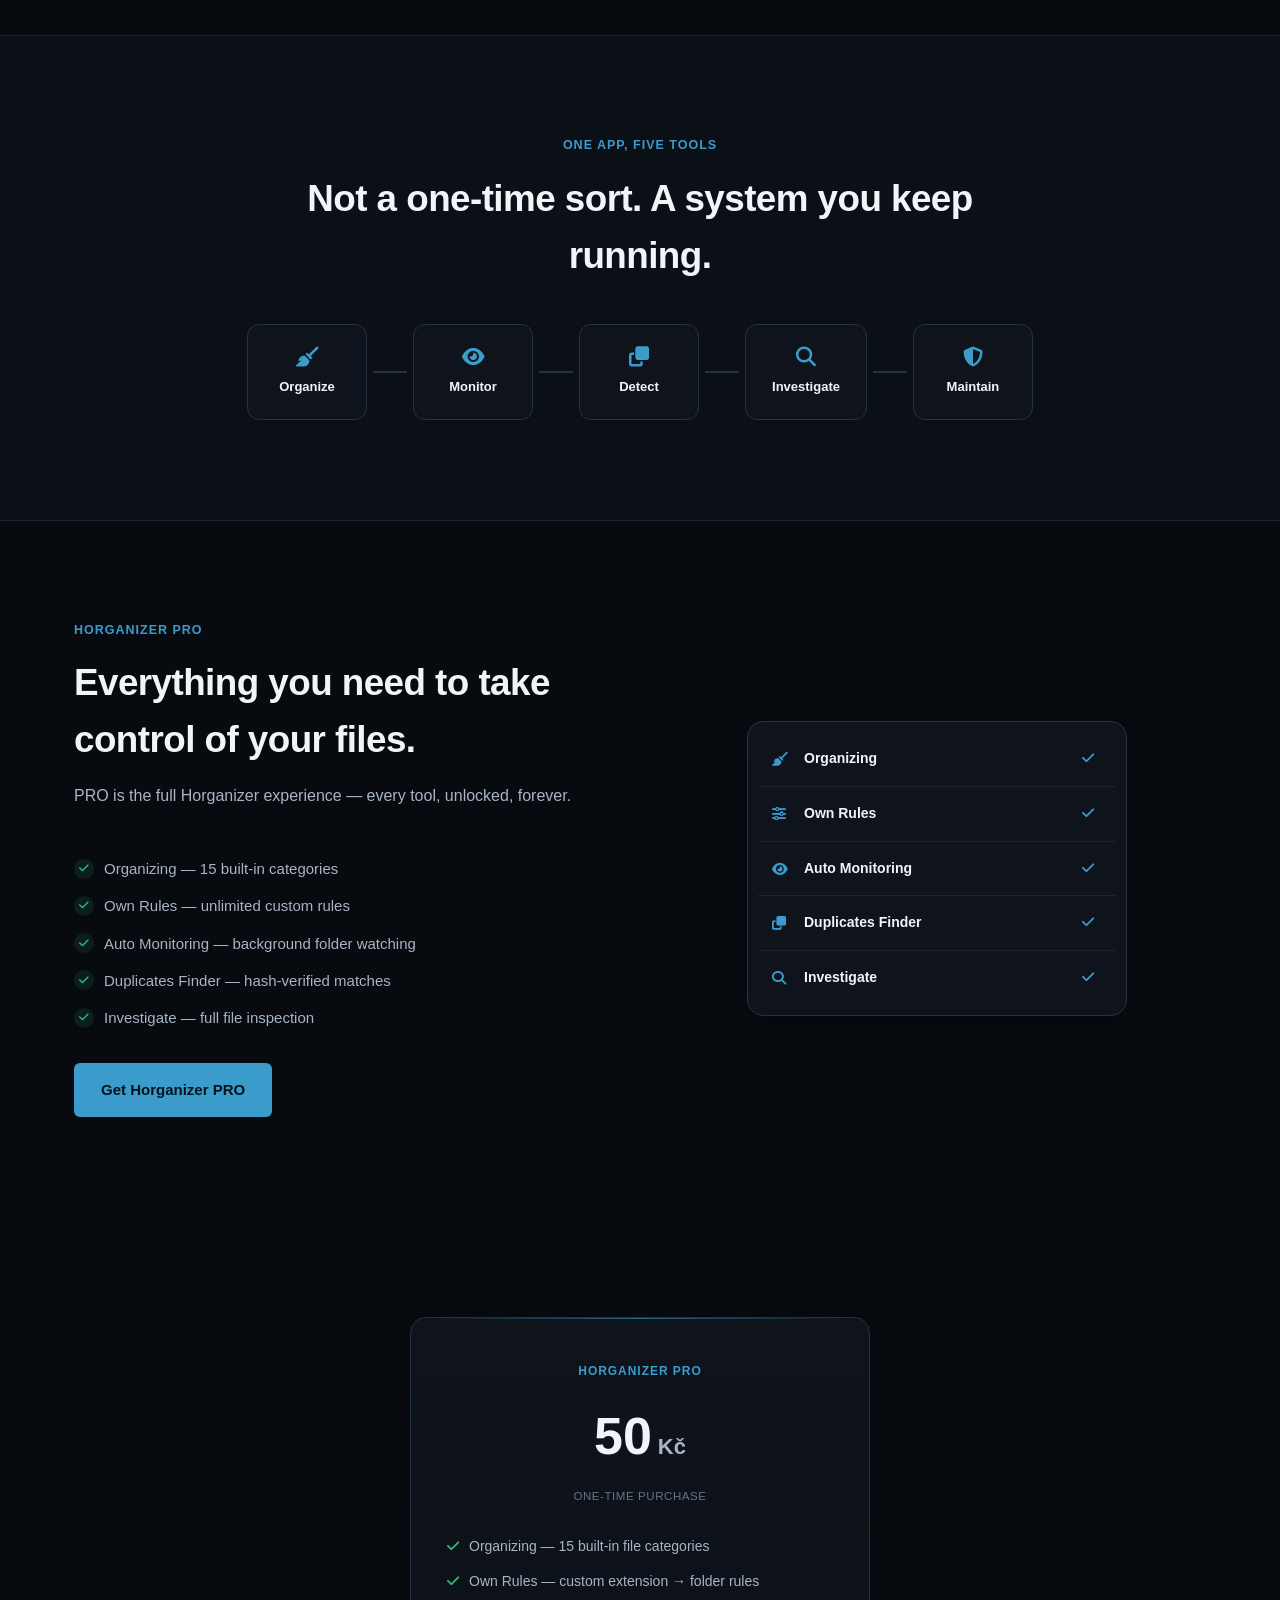
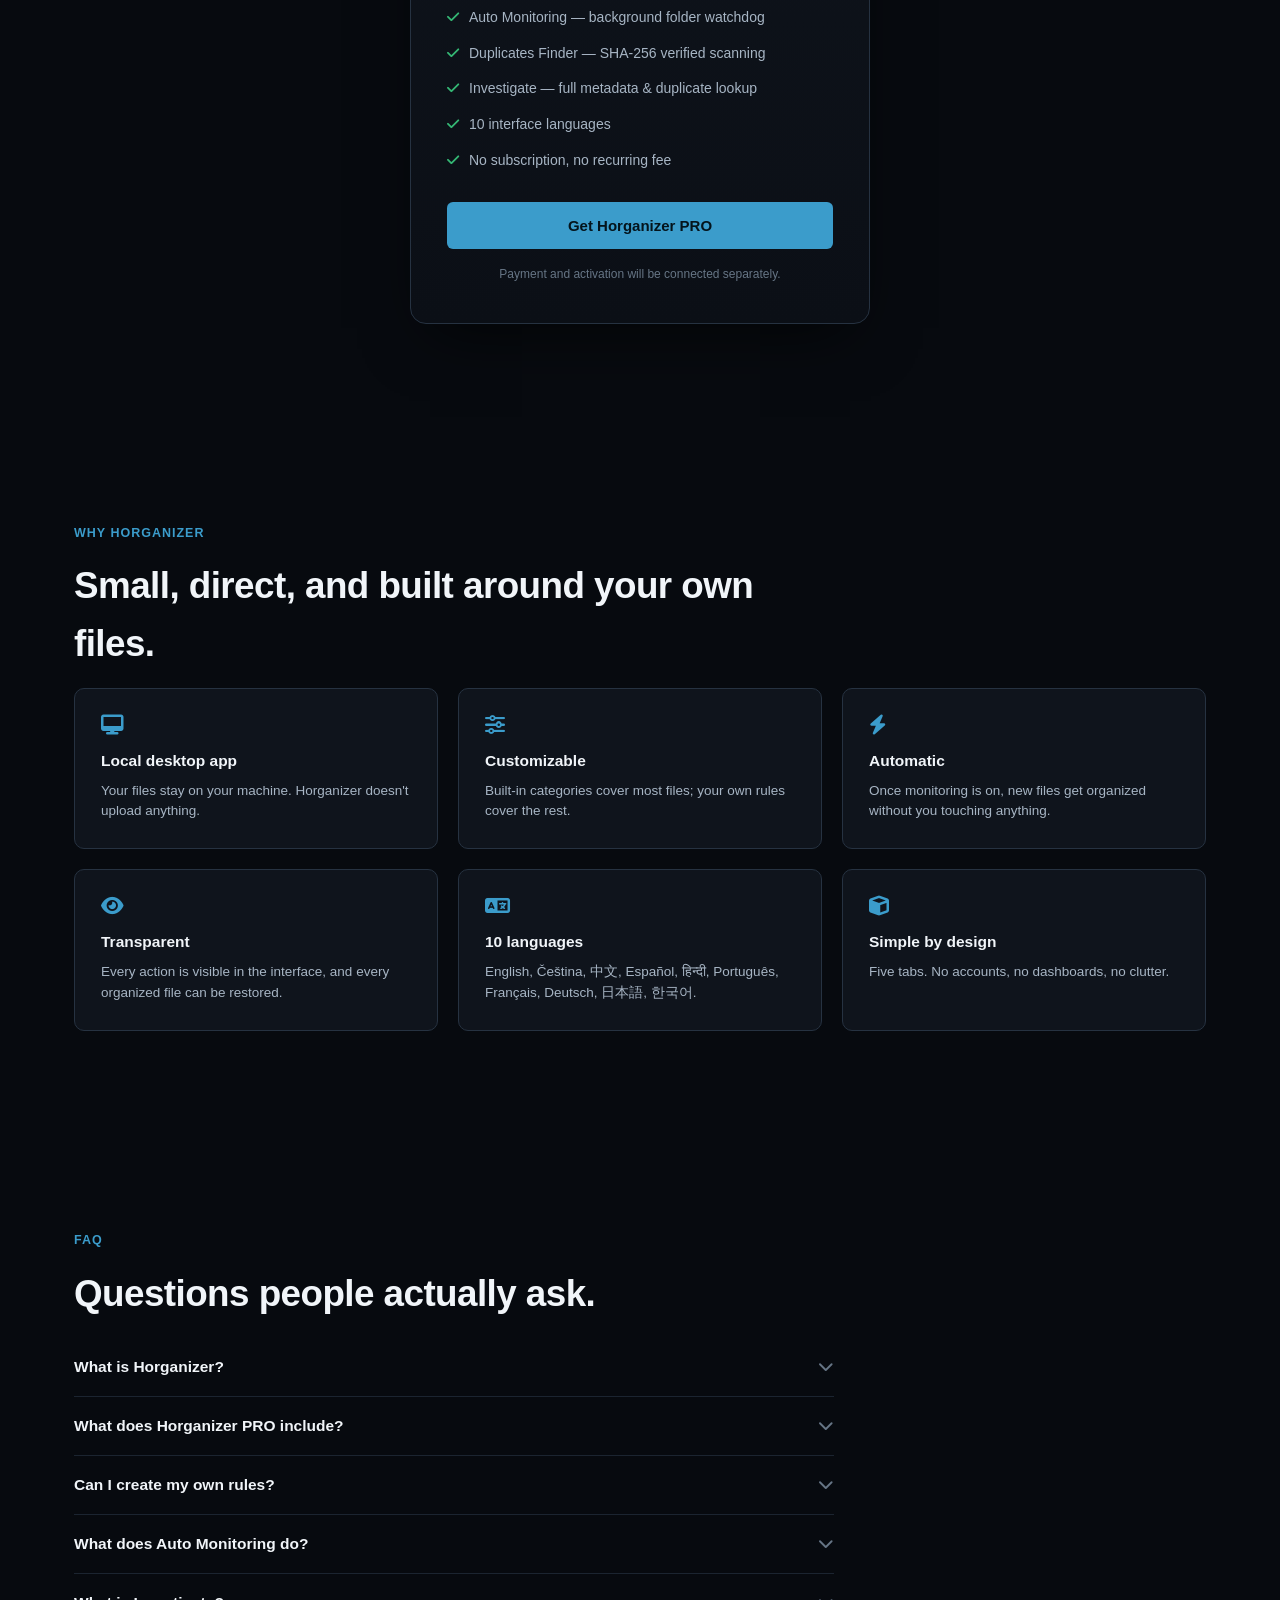
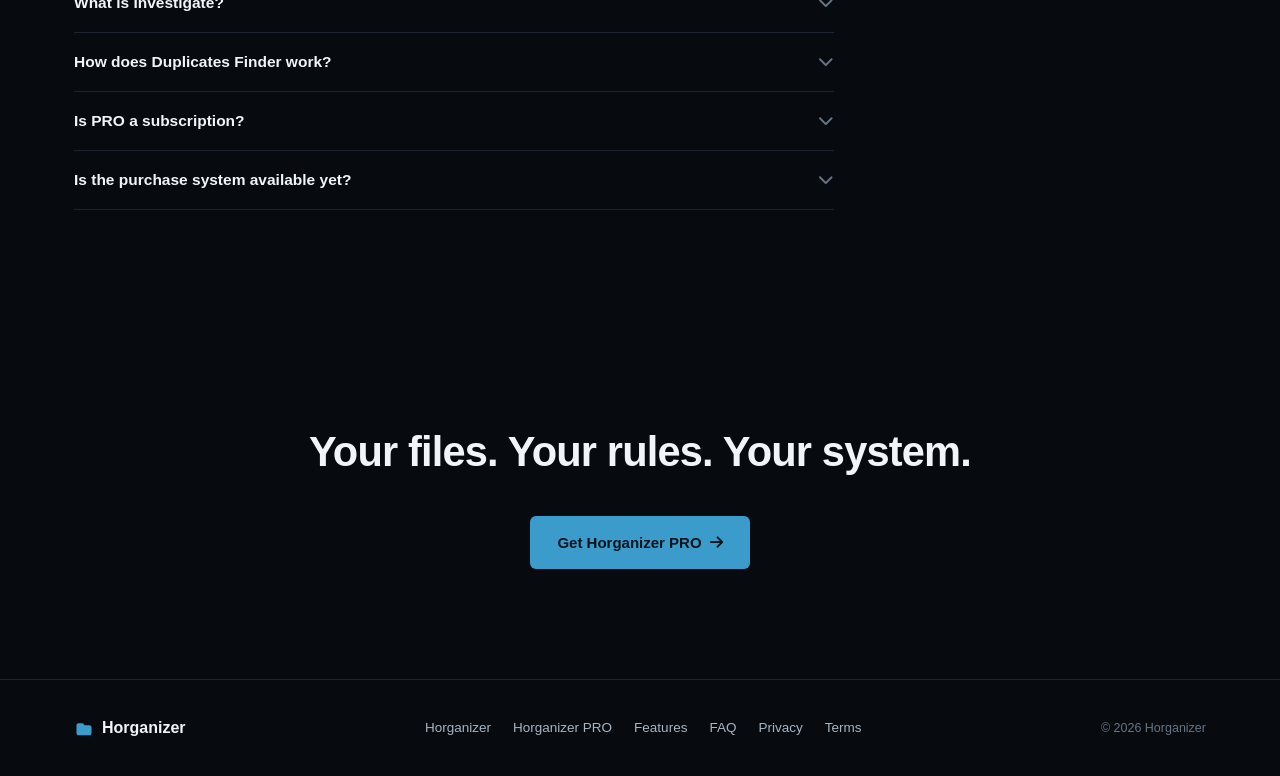
==== commit d24ae522: "Update script source path in index.html" ====
--- a/index.html
+++ b/index.html
@@ -672,6 +672,6 @@
   </div>
 </div>
 
-<script src="js/main.js"></script>
+<script src="main.js"></script>
 </body>
 </html>
